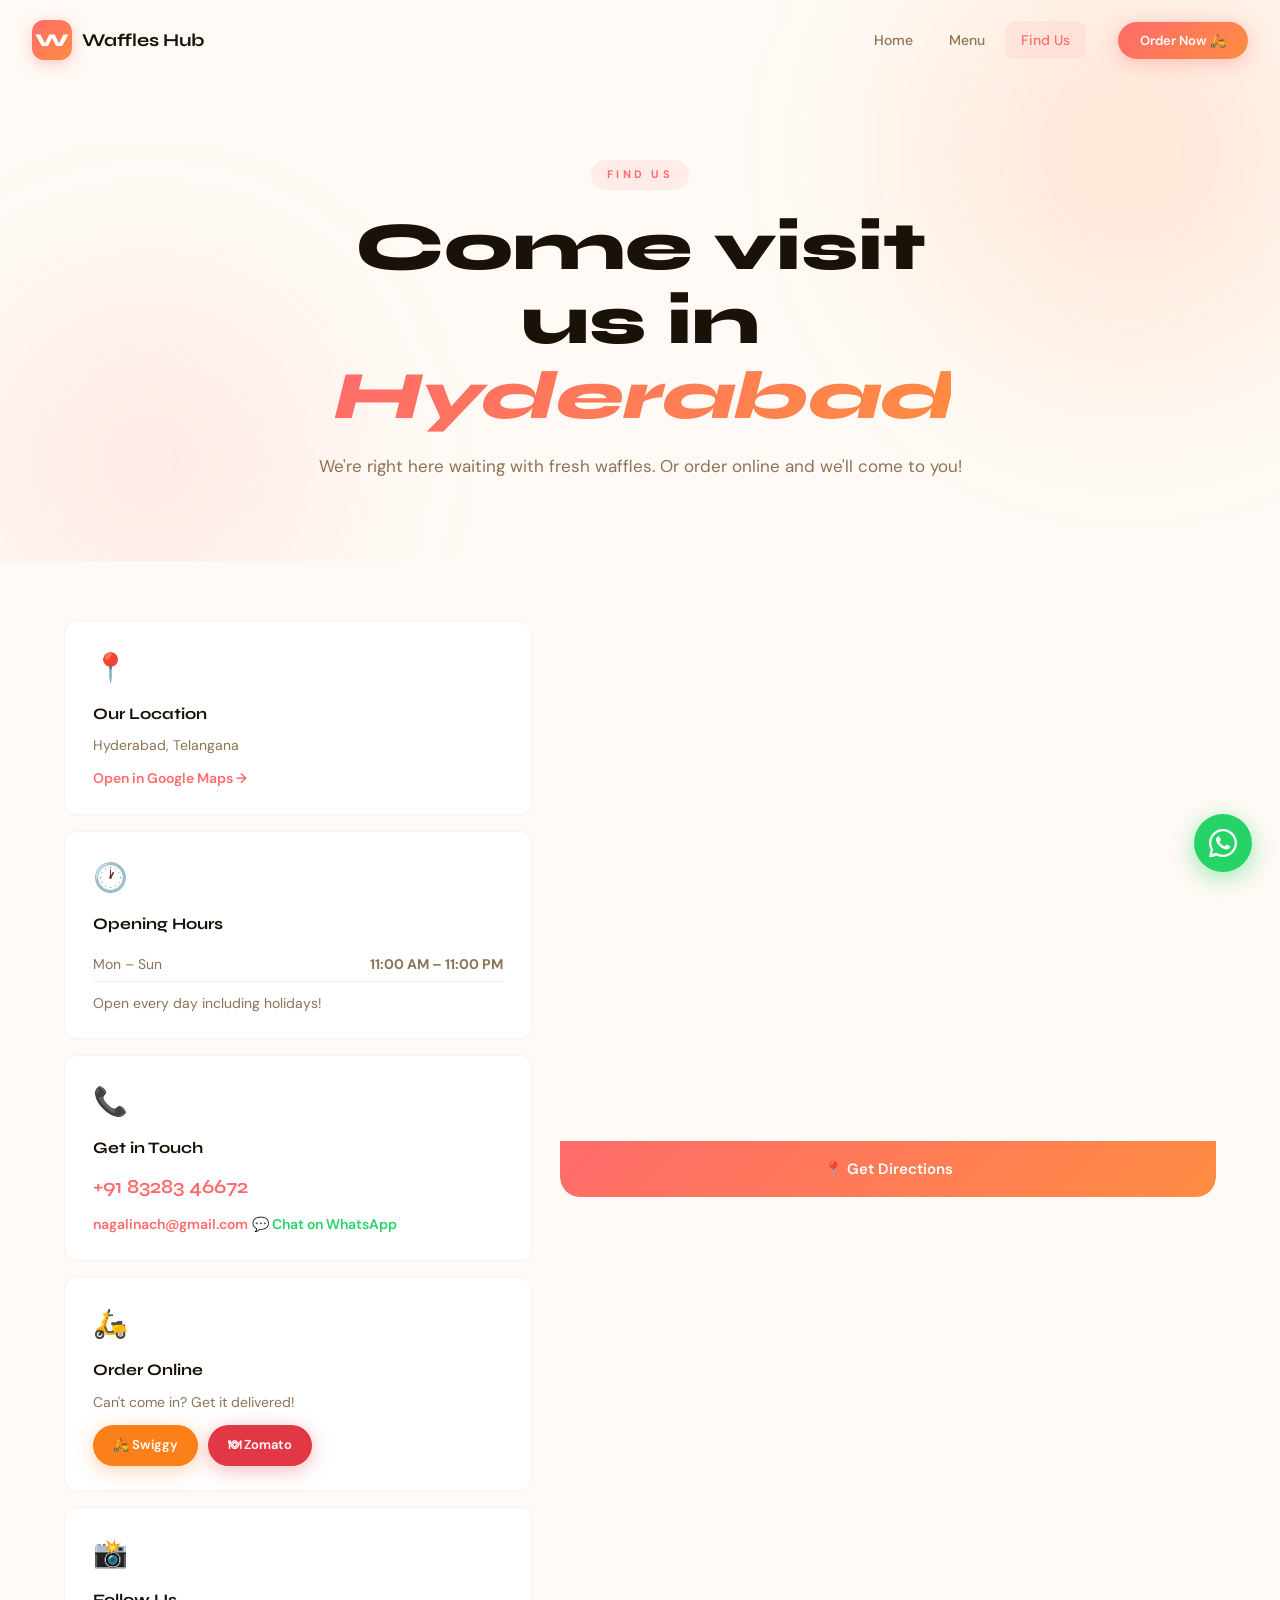
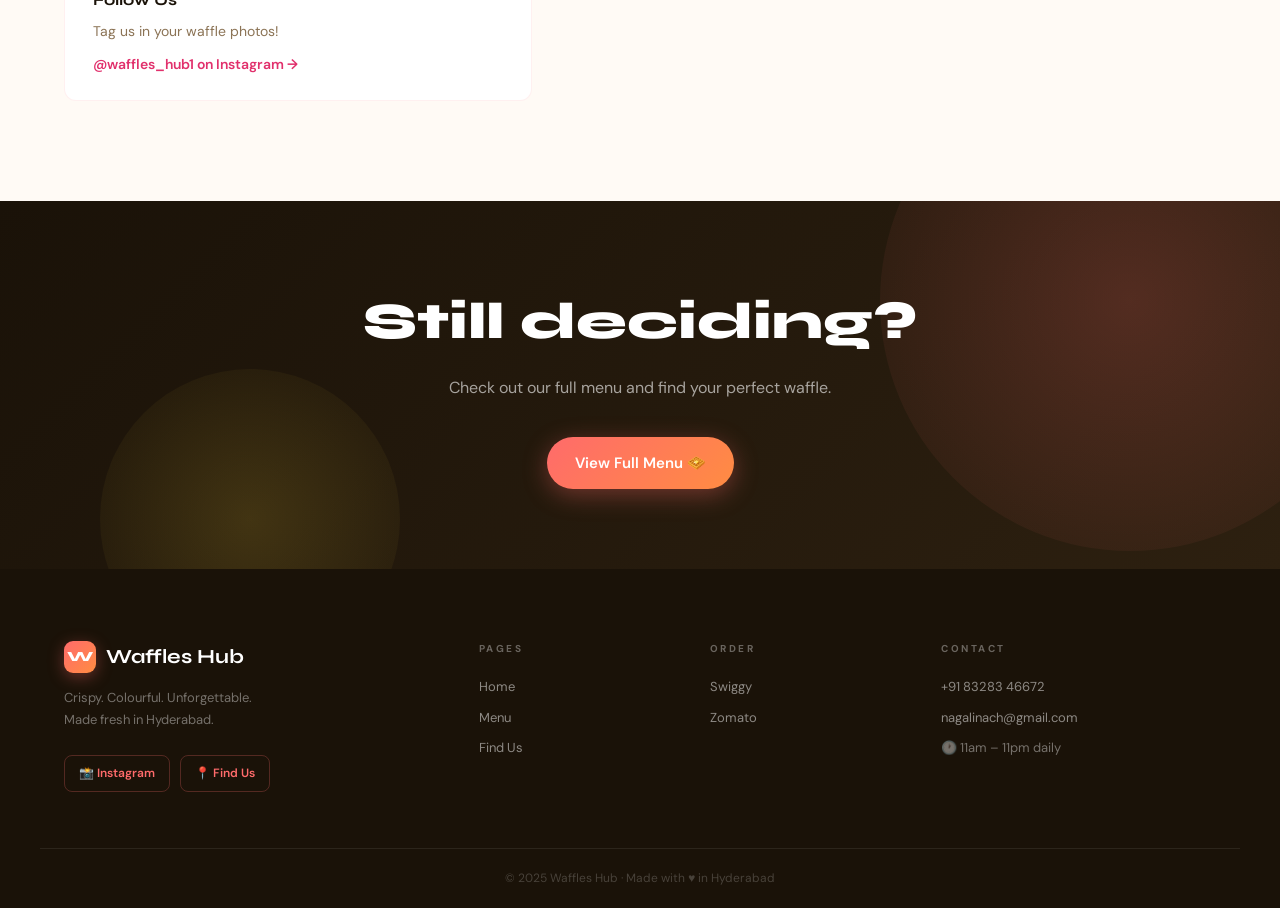
==== findus.html @ 1bdea4c1 "fix: rename to lowercase findus" ====
<!DOCTYPE html>
<html lang="en">
<head>
  <meta charset="UTF-8">
  <meta name="viewport" content="width=device-width, initial-scale=1.0">
  <title>Find Us — Waffles Hub</title>
  <link rel="preconnect" href="https://fonts.googleapis.com">
  <link href="https://fonts.googleapis.com/css2?family=Syne:wght@400;600;700;800&family=DM+Sans:ital,wght@0,300;0,400;0,500;1,300&display=swap" rel="stylesheet">
  <link rel="stylesheet" href="style.css">
</head>
<body class="page-findus">

<!-- NAV -->
<nav class="nav" id="nav">
  <div class="nav-inner">
    <a href="index.html" class="nav-logo">
      <div class="logo-blob">W</div>
      <span>Waffles Hub</span>
    </a>
    <div class="nav-links">
      <a href="index.html">Home</a>
      <a href="menu.html">Menu</a>
      <a href="findus.html" class="active">Find Us</a>
    </div>
    <div class="nav-actions">
      <a href="https://www.swiggy.com/direct/brand/342209?source=swiggy-direct&subSource=generic" target="_blank" class="btn-order">Order Now 🛵</a>
    </div>
    <button class="burger" id="burger"><span></span><span></span><span></span></button>
  </div>
</nav>
<div class="mob-menu" id="mobMenu">
  <a href="index.html" onclick="closeBurger()">Home</a>
  <a href="menu.html" onclick="closeBurger()">Menu</a>
  <a href="findus.html" onclick="closeBurger()">Find Us</a>
  <a href="https://www.swiggy.com/direct/brand/342209" target="_blank" class="mob-order">Order Now 🛵</a>
</div>

<!-- PAGE HERO -->
<section class="page-hero findus-hero">
  <div class="page-hero-shapes">
    <div class="ph-s1"></div><div class="ph-s2"></div>
  </div>
  <div class="page-hero-content">
    <span class="page-hero-label">Find Us</span>
    <h1>Come visit us in <em>Hyderabad</em></h1>
    <p>We're right here waiting with fresh waffles. Or order online and we'll come to you!</p>
  </div>
</section>

<!-- FIND US CONTENT -->
<section class="findus-section">
  <div class="container">
    <div class="findus-grid">

      <!-- INFO CARDS -->
      <div class="findus-info">
        <div class="info-card reveal-card" style="--i:0">
          <div class="info-icon">📍</div>
          <h3>Our Location</h3>
          <p>Hyderabad, Telangana</p>
          <a href="https://maps.app.goo.gl/ycZbX25pF25yN1WCA?g_st=iw" target="_blank" class="info-link">Open in Google Maps →</a>
        </div>

        <div class="info-card reveal-card" style="--i:1">
          <div class="info-icon">🕐</div>
          <h3>Opening Hours</h3>
          <div class="hours-list">
            <div class="hours-row"><span>Mon – Sun</span><span><strong>11:00 AM – 11:00 PM</strong></span></div>
          </div>
          <p class="hours-note">Open every day including holidays!</p>
        </div>

        <div class="info-card reveal-card" style="--i:2">
          <div class="info-icon">📞</div>
          <h3>Get in Touch</h3>
          <a href="tel:8328346672" class="info-link big">+91 83283 46672</a>
          <a href="mailto:nagalinach@gmail.com" class="info-link">nagalinach@gmail.com</a>
          <a href="https://wa.me/918328346672" target="_blank" class="info-link whatsapp-link">💬 Chat on WhatsApp</a>
        </div>

        <div class="info-card reveal-card" style="--i:3">
          <div class="info-icon">🛵</div>
          <h3>Order Online</h3>
          <p>Can't come in? Get it delivered!</p>
          <div class="order-btns-row">
            <a href="https://www.swiggy.com/direct/brand/342209?source=swiggy-direct&subSource=generic" target="_blank" class="btn-swiggy sm">🛵 Swiggy</a>
            <a href="https://zoma.to/r/21870939" target="_blank" class="btn-zomato sm">🍽 Zomato</a>
          </div>
        </div>

        <div class="info-card reveal-card" style="--i:4">
          <div class="info-icon">📸</div>
          <h3>Follow Us</h3>
          <p>Tag us in your waffle photos!</p>
          <a href="https://www.instagram.com/waffles_hub1?igsh=MWwyd3F5aGllOXdnZQ%3D%3D&utm_source=qr" target="_blank" class="info-link insta-link">@waffles_hub1 on Instagram →</a>
        </div>
      </div>

      <!-- MAP -->
      <div class="findus-map reveal-card" style="--i:1">
        <div class="map-wrap">
          <iframe
            src="https://www.google.com/maps/embed?pb=!1m18!1m12!1m3!1d243647.25613065193!2d78.24323041376953!3d17.412281199999998!2m3!1f0!2f0!3f0!3m2!1i1024!2i768!4f13.1!3m3!1m2!1s0x3bcb99daeaebd2c7%3A0xae93b78392bafbc2!2sHyderabad%2C%20Telangana!5e0!3m2!1sen!2sin!4v1710000000000!5m2!1sen!2sin"
            width="100%" height="100%"
            style="border:0;" allowfullscreen="" loading="lazy"
            referrerpolicy="no-referrer-when-downgrade">
          </iframe>
        </div>
        <a href="https://maps.app.goo.gl/ycZbX25pF25yN1WCA?g_st=iw" target="_blank" class="map-cta">📍 Get Directions</a>
      </div>

    </div>
  </div>
</section>

<!-- CTA -->
<section class="cta-banner">
  <div class="cta-shapes"><div class="cta-s1"></div><div class="cta-s2"></div></div>
  <div class="container cta-inner">
    <h2>Still deciding?</h2>
    <p>Check out our full menu and find your perfect waffle.</p>
    <div class="cta-btns">
      <a href="menu.html" class="btn-primary">View Full Menu 🧇</a>
    </div>
  </div>
</section>

<!-- FOOTER -->
<footer class="footer">
  <div class="container footer-inner">
    <div class="footer-brand">
      <div class="footer-logo"><div class="logo-blob sm">W</div> Waffles Hub</div>
      <p>Crispy. Colourful. Unforgettable.<br>Made fresh in Hyderabad.</p>
      <div class="footer-socials">
        <a href="https://www.instagram.com/waffles_hub1" target="_blank">📸 Instagram</a>
        <a href="https://maps.app.goo.gl/ycZbX25pF25yN1WCA" target="_blank">📍 Find Us</a>
      </div>
    </div>
    <div class="footer-col"><h5>Pages</h5><a href="index.html">Home</a><a href="menu.html">Menu</a><a href="findus.html">Find Us</a></div>
    <div class="footer-col"><h5>Order</h5><a href="https://www.swiggy.com/direct/brand/342209?source=swiggy-direct&subSource=generic" target="_blank">Swiggy</a><a href="https://zoma.to/r/21870939" target="_blank">Zomato</a></div>
    <div class="footer-col"><h5>Contact</h5><a href="tel:8328346672">+91 83283 46672</a><a href="mailto:nagalinach@gmail.com">nagalinach@gmail.com</a><p>🕐 11am – 11pm daily</p></div>
  </div>
  <div class="footer-bottom"><p>© 2025 Waffles Hub · Made with ♥ in Hyderabad</p></div>
</footer>

<a href="https://wa.me/918328346672" target="_blank" class="wa-float">
  <svg width="28" height="28" viewBox="0 0 24 24" fill="white" xmlns="http://www.w3.org/2000/svg">
    <path d="M17.472 14.382c-.297-.149-1.758-.867-2.03-.967-.273-.099-.471-.148-.67.15-.197.297-.767.966-.94 1.164-.173.199-.347.223-.644.075-.297-.15-1.255-.463-2.39-1.475-.883-.788-1.48-1.761-1.653-2.059-.173-.297-.018-.458.13-.606.134-.133.298-.347.446-.52.149-.174.198-.298.298-.497.099-.198.05-.371-.025-.52-.075-.149-.669-1.612-.916-2.207-.242-.579-.487-.5-.669-.51-.173-.008-.371-.01-.57-.01-.198 0-.52.074-.792.372-.272.297-1.04 1.016-1.04 2.479 0 1.462 1.065 2.875 1.213 3.074.149.198 2.096 3.2 5.077 4.487.709.306 1.262.489 1.694.625.712.227 1.36.195 1.871.118.571-.085 1.758-.719 2.006-1.413.248-.694.248-1.289.173-1.413-.074-.124-.272-.198-.57-.347z"/>
    <path d="M12 0C5.373 0 0 5.373 0 12c0 2.123.553 4.116 1.523 5.847L.057 23.882a.5.5 0 0 0 .611.611l6.037-1.466A11.945 11.945 0 0 0 12 24c6.627 0 12-5.373 12-12S18.627 0 12 0zm0 22c-1.907 0-3.693-.528-5.221-1.448l-.374-.222-3.878.942.96-3.878-.244-.386A9.96 9.96 0 0 1 2 12C2 6.477 6.477 2 12 2s10 4.477 10 10-4.477 10-10 10z"/>
  </svg>
</a>

<script src="script.js"></script>
</body>
</html>
---- style.css ----
/* ═══════════════════════════════════════════
   WAFFLES HUB — Coral + Yellow Premium Cafe
   ═══════════════════════════════════════════ */

*, *::before, *::after { margin:0; padding:0; box-sizing:border-box; }

:root {
  --coral: #FF6B6B;
  --coral-dark: #e85555;
  --orange: #FF8C42;
  --yellow: #FFD93D;
  --green: #6BCB77;
  --blue: #4D96FF;
  --bg: #FFFAF5;
  --bg2: #FFF5EC;
  --dark: #1A1208;
  --dark2: #2D2010;
  --text: #3D2C1E;
  --muted: #8B7355;
  --border: rgba(255,107,107,0.15);
  --white: #ffffff;
  --swiggy: #fc8019;
  --zomato: #e23744;
  --radius: 20px;
  --radius-sm: 12px;
}

html { scroll-behavior: smooth; }

body {
  background: var(--bg);
  color: var(--text);
  font-family: 'DM Sans', sans-serif;
  overflow-x: hidden;
  line-height: 1.6;
}

.container { max-width: 1200px; margin: auto; padding: 0 24px; }

/* ══ NAV ══ */
.nav {
  position: fixed; top: 0; left: 0; right: 0;
  z-index: 1000;
  padding: 0;
  transition: all 0.4s cubic-bezier(0.16,1,0.3,1);
}

.nav.scrolled {
  background: rgba(255,250,245,0.92);
  backdrop-filter: blur(20px);
  box-shadow: 0 2px 32px rgba(255,107,107,0.1);
}

.nav-inner {
  max-width: 1280px; margin: auto;
  padding: 20px 32px;
  display: flex; align-items: center; gap: 32px;
  transition: padding 0.4s ease;
}

.nav.scrolled .nav-inner { padding: 14px 32px; }

.nav-logo {
  display: flex; align-items: center; gap: 10px;
  text-decoration: none; flex-shrink: 0;
}

.logo-blob {
  width: 40px; height: 40px;
  background: linear-gradient(135deg, var(--coral), var(--orange));
  border-radius: 12px;
  display: flex; align-items: center; justify-content: center;
  color: white; font-family: 'Syne', sans-serif;
  font-size: 18px; font-weight: 800;
  box-shadow: 0 4px 16px rgba(255,107,107,0.35);
  transition: transform 0.3s ease;
}

.logo-blob.sm { width: 32px; height: 32px; font-size: 14px; border-radius: 9px; }

.nav-logo:hover .logo-blob { transform: rotate(-6deg) scale(1.05); }

.nav-logo span {
  font-family: 'Syne', sans-serif; font-size: 18px; font-weight: 700;
  color: var(--dark);
}

.nav-links {
  display: flex; gap: 4px; margin-left: auto;
}

.nav-links a {
  font-size: 14px; font-weight: 500;
  color: var(--muted); text-decoration: none;
  padding: 8px 16px; border-radius: 10px;
  transition: all 0.25s ease;
}

.nav-links a:hover, .nav-links a.active {
  color: var(--coral); background: rgba(255,107,107,0.08);
}

.nav-actions { flex-shrink: 0; }

.btn-order {
  background: linear-gradient(135deg, var(--coral), var(--orange));
  color: white; text-decoration: none;
  font-size: 13px; font-weight: 600;
  padding: 10px 22px; border-radius: 50px;
  box-shadow: 0 4px 20px rgba(255,107,107,0.35);
  transition: transform 0.25s ease, box-shadow 0.25s ease;
  white-space: nowrap;
}

.btn-order:hover { transform: translateY(-2px); box-shadow: 0 8px 28px rgba(255,107,107,0.45); }

.burger {
  display: none; flex-direction: column; gap: 5px;
  background: none; border: none; cursor: pointer; padding: 6px;
}

.burger span {
  display: block; width: 22px; height: 2px;
  background: var(--dark); border-radius: 2px;
  transition: all 0.35s cubic-bezier(0.16,1,0.3,1);
}

.burger.open span:nth-child(1) { transform: translateY(7px) rotate(45deg); }
.burger.open span:nth-child(2) { opacity: 0; transform: scaleX(0); }
.burger.open span:nth-child(3) { transform: translateY(-7px) rotate(-45deg); }

/* ══ MOBILE MENU ══ */
.mob-menu {
  position: fixed; inset: 0;
  background: var(--white);
  z-index: 999;
  display: flex; flex-direction: column;
  align-items: center; justify-content: center; gap: 8px;
  opacity: 0; pointer-events: none;
  transition: opacity 0.35s ease;
}

.mob-menu.open { opacity: 1; pointer-events: all; }

.mob-menu a {
  font-family: 'Syne', sans-serif; font-size: 36px; font-weight: 700;
  color: var(--dark); text-decoration: none;
  padding: 8px 24px; border-radius: 16px;
  transition: all 0.25s ease;
  transform: translateY(20px); opacity: 0;
}

.mob-menu.open a {
  transform: translateY(0); opacity: 1;
}
.mob-menu.open a:nth-child(1) { transition-delay: 0.05s; }
.mob-menu.open a:nth-child(2) { transition-delay: 0.1s; }
.mob-menu.open a:nth-child(3) { transition-delay: 0.15s; }
.mob-menu.open a:nth-child(4) { transition-delay: 0.2s; }

.mob-menu a:hover { color: var(--coral); background: rgba(255,107,107,0.07); }
.mob-order { background: linear-gradient(135deg,var(--coral),var(--orange)) !important; color: white !important; font-size: 18px !important; border-radius: 50px !important; }

/* ══ HERO ══ */
.hero {
  min-height: 100vh;
  display: flex; align-items: center;
  padding: 120px 24px 80px;
  max-width: 1280px; margin: auto;
  position: relative; gap: 64px;
}

.hero-shapes {
  position: fixed; inset: 0; z-index: -1; pointer-events: none;
  overflow: hidden;
}

.shape {
  position: absolute; border-radius: 50%;
  filter: blur(80px); opacity: 0.25;
}

.s1 {
  width: 600px; height: 600px; top: -100px; right: -100px;
  background: radial-gradient(circle, var(--yellow), var(--orange));
  animation: float1 8s ease-in-out infinite;
}

.s2 {
  width: 400px; height: 400px; bottom: 100px; left: -80px;
  background: radial-gradient(circle, var(--coral), #FF8FA3);
  animation: float2 10s ease-in-out infinite;
}

.s3 {
  width: 300px; height: 300px; top: 50%; left: 40%;
  background: radial-gradient(circle, var(--green), #9DEBB9);
  animation: float3 12s ease-in-out infinite;
}

@keyframes float1 { 0%,100%{transform:translate(0,0) scale(1)} 50%{transform:translate(-30px,40px) scale(1.05)} }
@keyframes float2 { 0%,100%{transform:translate(0,0)} 50%{transform:translate(40px,-30px)} }
@keyframes float3 { 0%,100%{transform:translate(0,0) scale(1)} 60%{transform:translate(-20px,30px) scale(0.95)} }

.hero-content { flex: 1; max-width: 560px; }

.hero-badge {
  display: inline-flex; align-items: center; gap: 8px;
  background: rgba(255,107,107,0.1);
  border: 1.5px solid rgba(255,107,107,0.2);
  color: var(--coral-dark);
  font-size: 13px; font-weight: 600;
  padding: 8px 18px; border-radius: 50px;
  margin-bottom: 28px;
  animation: fadeUp 0.8s ease 0.2s both;
}

.hero-h1 {
  font-family: 'Syne', sans-serif;
  font-size: clamp(44px, 6vw, 76px);
  font-weight: 800; line-height: 1.05;
  color: var(--dark); margin-bottom: 24px;
  animation: fadeUp 0.8s cubic-bezier(0.16,1,0.3,1) 0.35s both;
}

.hero-h1 em {
  font-style: italic; font-weight: 700;
  background: linear-gradient(135deg, var(--coral), var(--orange));
  -webkit-background-clip: text; -webkit-text-fill-color: transparent;
  background-clip: text;
}

.hero-p {
  font-size: 17px; font-weight: 300; color: var(--muted);
  margin-bottom: 36px; line-height: 1.75;
  animation: fadeUp 0.8s ease 0.5s both;
}

.hero-btns {
  display: flex; gap: 12px; flex-wrap: wrap; margin-bottom: 48px;
  animation: fadeUp 0.8s ease 0.65s both;
}

.btn-primary {
  background: linear-gradient(135deg, var(--coral), var(--orange));
  color: white; text-decoration: none;
  font-size: 15px; font-weight: 600;
  padding: 14px 28px; border-radius: 50px;
  box-shadow: 0 6px 24px rgba(255,107,107,0.35);
  transition: transform 0.25s ease, box-shadow 0.25s ease;
  display: inline-block;
}

.btn-primary:hover { transform: translateY(-3px); box-shadow: 0 12px 32px rgba(255,107,107,0.45); }

.btn-secondary {
  background: white; color: var(--text);
  border: 2px solid var(--border);
  text-decoration: none; font-size: 15px; font-weight: 600;
  padding: 14px 28px; border-radius: 50px;
  transition: all 0.25s ease; display: inline-block;
}

.btn-secondary:hover { border-color: var(--coral); color: var(--coral); transform: translateY(-3px); }

.hero-stats {
  display: flex; align-items: center; gap: 24px;
  animation: fadeUp 0.8s ease 0.8s both;
}

.stat { display: flex; flex-direction: column; }
.stat strong { font-family: 'Syne', sans-serif; font-size: 24px; font-weight: 800; color: var(--dark); }
.stat span { font-size: 12px; color: var(--muted); font-weight: 400; }
.stat-div { width: 1px; height: 36px; background: var(--border); }

/* ── HERO VISUAL ── */
.hero-visual {
  flex: 1; position: relative; max-width: 520px;
  animation: fadeUp 1s ease 0.4s both;
}

.hero-img-wrap {
  position: relative; border-radius: 32px; overflow: hidden;
  aspect-ratio: 4/4.5;
}

.img-blob {
  position: absolute; inset: 0;
  background: linear-gradient(135deg, rgba(255,107,107,0.15), rgba(255,217,61,0.1));
  z-index: 1;
}

.hero-img {
  width: 100%; height: 100%; object-fit: cover;
  transition: transform 8s ease;
}

.hero-img-wrap:hover .hero-img { transform: scale(1.04); }

.float-tag {
  position: absolute;
  background: white;
  border-radius: 50px; padding: 10px 18px;
  font-size: 13px; font-weight: 600; color: var(--dark);
  box-shadow: 0 8px 32px rgba(0,0,0,0.12);
  animation: bobble 3s ease-in-out infinite;
}

.t1 { top: 24px; left: -20px; animation-delay: 0s; }
.t2 { top: 50%; right: -24px; animation-delay: 0.8s; }
.t3 { bottom: 32px; left: -16px; animation-delay: 1.6s; }

@keyframes bobble { 0%,100%{transform:translateY(0)} 50%{transform:translateY(-8px)} }

/* ══ MARQUEE ══ */
.marquee {
  background: linear-gradient(135deg, var(--coral), var(--orange));
  padding: 14px 0; overflow: hidden; white-space: nowrap;
}

.marquee-inner {
  display: inline-flex; gap: 32px;
  animation: marquee 20s linear infinite;
}

.marquee-inner span {
  font-family: 'Syne', sans-serif; font-size: 14px; font-weight: 600;
  color: rgba(255,255,255,0.9); letter-spacing: 0.04em;
}

@keyframes marquee { from{transform:translateX(0)} to{transform:translateX(-50%)} }

/* ══ SECTIONS ══ */
.why { padding: 100px 0; background: var(--bg); }
.section-label {
  font-size: 11px; font-weight: 700; letter-spacing: 0.3em;
  text-transform: uppercase; color: var(--coral);
  margin-bottom: 12px;
}
.section-h2 {
  font-family: 'Syne', sans-serif; font-size: clamp(32px,4.5vw,56px);
  font-weight: 800; color: var(--dark); margin-bottom: 16px; line-height: 1.1;
}
.section-h2 em {
  font-style: italic;
  background: linear-gradient(135deg,var(--coral),var(--orange));
  -webkit-background-clip: text; -webkit-text-fill-color: transparent; background-clip: text;
}
.section-sub { font-size: 16px; color: var(--muted); margin-bottom: 56px; }

.why-grid {
  display: grid; grid-template-columns: repeat(4,1fr); gap: 20px; margin-top: 48px;
}

.why-card {
  background: white; border-radius: var(--radius);
  padding: 32px 28px;
  border: 1.5px solid rgba(255,107,107,0.1);
  transition: transform 0.35s cubic-bezier(0.16,1,0.3,1), box-shadow 0.35s ease;
}

.why-card:hover {
  transform: translateY(-8px);
  box-shadow: 0 20px 48px rgba(255,107,107,0.15);
}

.why-icon { font-size: 36px; margin-bottom: 16px; }
.why-card h3 { font-family: 'Syne', sans-serif; font-size: 18px; font-weight: 700; color: var(--dark); margin-bottom: 10px; }
.why-card p { font-size: 14px; color: var(--muted); line-height: 1.7; }

/* ══ STACKING CARDS ══ */
.stack-section { padding: 100px 0; background: var(--bg2); overflow: hidden; }
.stack-section .container { margin-bottom: 48px; }

.stack-wrapper {
  max-width: 900px; margin: 0 auto 32px;
  position: relative; min-height: 340px;
  padding: 0 24px;
}

.stack-card {
  background: var(--card-color, var(--coral));
  border-radius: 28px;
  position: absolute; left: 24px; right: 24px;
  top: 0;
  overflow: hidden;
  transition: all 0.6s cubic-bezier(0.16,1,0.3,1);
  cursor: pointer;
  box-shadow: 0 12px 48px rgba(0,0,0,0.15);
}

.stack-card[data-state="active"] {
  position: relative; left: 0; right: 0;
  transform: translateY(0) scale(1);
  opacity: 1; z-index: 10;
}
.stack-card[data-state="behind1"] {
  transform: translateY(-16px) scale(0.97);
  opacity: 0.8; z-index: 9;
}
.stack-card[data-state="behind2"] {
  transform: translateY(-28px) scale(0.94);
  opacity: 0.6; z-index: 8;
}
.stack-card[data-state="hidden"] {
  opacity: 0; transform: translateY(-40px) scale(0.9);
  z-index: 7; pointer-events: none;
}

.stack-card-inner {
  display: flex; gap: 0; min-height: 320px;
}

.stack-left {
  flex: 1; padding: 44px 40px;
  display: flex; flex-direction: column; justify-content: center;
}

.stack-num {
  font-family: 'Syne', sans-serif; font-size: 13px; font-weight: 800;
  color: rgba(255,255,255,0.5); letter-spacing: 0.15em;
  margin-bottom: 16px; display: block;
}

.stack-left h3 {
  font-family: 'Syne', sans-serif; font-size: 36px; font-weight: 800;
  color: white; margin-bottom: 14px; line-height: 1.1;
}

.stack-left p { font-size: 15px; color: rgba(255,255,255,0.8); line-height: 1.7; margin-bottom: 20px; }

.stack-price {
  font-size: 15px; font-weight: 600; color: rgba(255,255,255,0.9);
  margin-bottom: 28px;
}

.stack-btn {
  display: inline-flex; align-items: center;
  background: rgba(255,255,255,0.2);
  color: white; text-decoration: none;
  font-size: 14px; font-weight: 600;
  padding: 12px 24px; border-radius: 50px;
  transition: background 0.25s ease;
  backdrop-filter: blur(8px);
  width: fit-content;
}

.stack-btn:hover { background: rgba(255,255,255,0.35); }

.stack-right {
  width: 340px; flex-shrink: 0; overflow: hidden;
}

.stack-right img {
  width: 100%; height: 100%; object-fit: cover;
  transition: transform 0.6s ease;
}

.stack-card:hover .stack-right img { transform: scale(1.05); }

.stack-nav {
  display: flex; align-items: center; justify-content: center; gap: 20px;
}

.stack-prev, .stack-next {
  width: 48px; height: 48px; border-radius: 50%;
  background: white; border: 2px solid var(--border);
  font-size: 18px; cursor: pointer;
  display: flex; align-items: center; justify-content: center;
  transition: all 0.25s ease;
}

.stack-prev:hover, .stack-next:hover {
  background: var(--coral); border-color: var(--coral); color: white;
  transform: scale(1.1);
}

.stack-dots { display: flex; gap: 8px; }
.stack-dot {
  width: 8px; height: 8px; border-radius: 50%;
  background: rgba(255,107,107,0.2); cursor: pointer;
  transition: all 0.25s ease;
}
.stack-dot.active { background: var(--coral); transform: scale(1.3); }

/* ══ REVIEWS ══ */
.reviews { padding: 100px 0; background: var(--bg); }

.reviews-grid {
  display: grid; grid-template-columns: repeat(2,1fr); gap: 20px; margin-top: 48px;
}

.rev-card {
  background: white; border-radius: var(--radius);
  padding: 32px;
  border: 1.5px solid rgba(255,107,107,0.1);
  transition: transform 0.35s cubic-bezier(0.16,1,0.3,1), box-shadow 0.35s ease;
  position: relative; overflow: hidden;
}

.rev-card::before {
  content: '"'; position: absolute;
  top: -20px; right: 24px;
  font-family: 'Syne', sans-serif; font-size: 140px; font-weight: 800;
  color: rgba(255,107,107,0.06); line-height: 1;
  pointer-events: none;
}

.rev-card:hover { transform: translateY(-6px); box-shadow: 0 20px 48px rgba(255,107,107,0.12); }

.featured-rev {
  background: linear-gradient(135deg, rgba(255,107,107,0.05), rgba(255,217,61,0.05));
  border-color: rgba(255,107,107,0.2);
}

.rev-stars { font-size: 16px; color: var(--yellow); margin-bottom: 14px; letter-spacing: 2px; }
.rev-card > p { font-size: 15px; color: var(--muted); line-height: 1.75; margin-bottom: 20px; font-style: italic; }

.rev-author { display: flex; align-items: center; gap: 12px; }
.rev-av {
  width: 40px; height: 40px; border-radius: 50%;
  color: white; font-family: 'Syne', sans-serif;
  font-size: 16px; font-weight: 800;
  display: flex; align-items: center; justify-content: center;
  flex-shrink: 0;
}
.rev-author strong { display: block; font-weight: 600; color: var(--dark); font-size: 14px; }
.rev-author span { font-size: 12px; color: var(--muted); }

/* ══ CTA BANNER ══ */
.cta-banner {
  padding: 80px 0; position: relative; overflow: hidden;
  background: linear-gradient(135deg, var(--dark), var(--dark2));
}

.cta-shapes { position: absolute; inset: 0; pointer-events: none; }
.cta-s1 {
  position: absolute; width: 500px; height: 500px; border-radius: 50%;
  background: radial-gradient(circle,rgba(255,107,107,0.2),transparent);
  top: -150px; right: -100px;
}
.cta-s2 {
  position: absolute; width: 300px; height: 300px; border-radius: 50%;
  background: radial-gradient(circle,rgba(255,217,61,0.15),transparent);
  bottom: -100px; left: 100px;
}

.cta-inner {
  position: relative; z-index: 1;
  text-align: center;
}

.cta-inner h2 {
  font-family: 'Syne', sans-serif; font-size: clamp(28px,4vw,52px); font-weight: 800;
  color: white; margin-bottom: 12px;
}

.cta-inner p { font-size: 16px; color: rgba(255,255,255,0.6); margin-bottom: 36px; }

.cta-btns { display: flex; gap: 14px; justify-content: center; flex-wrap: wrap; }

.btn-swiggy {
  background: var(--swiggy); color: white; text-decoration: none;
  font-size: 15px; font-weight: 600;
  padding: 14px 28px; border-radius: 50px;
  box-shadow: 0 4px 20px rgba(252,128,25,0.35);
  transition: transform 0.25s ease, box-shadow 0.25s ease;
  display: inline-block;
}
.btn-swiggy:hover { transform: translateY(-3px); box-shadow: 0 10px 28px rgba(252,128,25,0.45); }
.btn-swiggy.sm { font-size: 13px; padding: 10px 20px; }

.btn-zomato {
  background: var(--zomato); color: white; text-decoration: none;
  font-size: 15px; font-weight: 600;
  padding: 14px 28px; border-radius: 50px;
  box-shadow: 0 4px 20px rgba(226,55,68,0.35);
  transition: transform 0.25s ease, box-shadow 0.25s ease;
  display: inline-block;
}
.btn-zomato:hover { transform: translateY(-3px); box-shadow: 0 10px 28px rgba(226,55,68,0.45); }
.btn-zomato.sm { font-size: 13px; padding: 10px 20px; }

/* ══ FOOTER ══ */
.footer { background: var(--dark); padding: 72px 0 0; }

.footer-inner {
  display: grid; grid-template-columns: 2fr 1fr 1fr 1.5fr; gap: 48px;
  padding-bottom: 56px;
  border-bottom: 1px solid rgba(255,255,255,0.08);
}

.footer-logo {
  display: flex; align-items: center; gap: 10px;
  font-family: 'Syne', sans-serif; font-size: 20px; font-weight: 700;
  color: white; margin-bottom: 14px;
}

.footer-brand > p { font-size: 13px; color: rgba(255,255,255,0.4); line-height: 1.7; margin-bottom: 24px; }

.footer-socials { display: flex; gap: 10px; }
.footer-socials a {
  font-size: 12px; font-weight: 600; color: var(--coral);
  text-decoration: none; padding: 8px 14px;
  border: 1px solid rgba(255,107,107,0.25); border-radius: 8px;
  transition: all 0.25s ease;
}
.footer-socials a:hover { background: var(--coral); color: white; }

.footer-col h5 {
  font-size: 10px; font-weight: 700; letter-spacing: 0.25em;
  text-transform: uppercase; color: rgba(255,255,255,0.35);
  margin-bottom: 20px;
}

.footer-col a {
  display: block; font-size: 13px; color: rgba(255,255,255,0.5);
  text-decoration: none; margin-bottom: 10px; transition: color 0.2s ease;
}
.footer-col a:hover { color: var(--coral); }
.footer-col p { font-size: 13px; color: rgba(255,255,255,0.4); line-height: 1.6; }

.footer-bottom {
  padding: 20px 24px; text-align: center;
  font-size: 12px; color: rgba(255,255,255,0.2);
}

/* ══ PAGE HERO ══ */
.page-hero {
  padding: 160px 24px 80px;
  position: relative; overflow: hidden;
  text-align: center;
}

.page-hero-shapes { position: absolute; inset: 0; pointer-events: none; }
.ph-s1 {
  position: absolute; width: 500px; height: 500px; border-radius: 50%;
  background: radial-gradient(circle,rgba(255,140,66,0.2),transparent);
  top: -100px; right: -100px;
  filter: blur(80px);
}
.ph-s2 {
  position: absolute; width: 400px; height: 400px; border-radius: 50%;
  background: radial-gradient(circle,rgba(255,107,107,0.15),transparent);
  bottom: -100px; left: -50px;
  filter: blur(80px);
}

.page-hero-label {
  display: inline-block;
  font-size: 11px; font-weight: 700; letter-spacing: 0.3em;
  text-transform: uppercase; color: var(--coral);
  background: rgba(255,107,107,0.1); border-radius: 50px;
  padding: 6px 16px; margin-bottom: 20px;
}

.page-hero-content { position: relative; z-index: 1; max-width: 680px; margin: auto; }

.page-hero-content h1 {
  font-family: 'Syne', sans-serif; font-size: clamp(40px,5.5vw,68px);
  font-weight: 800; color: var(--dark); line-height: 1.1; margin-bottom: 18px;
}

.page-hero-content h1 em {
  font-style: italic;
  background: linear-gradient(135deg,var(--coral),var(--orange));
  -webkit-background-clip: text; -webkit-text-fill-color: transparent; background-clip: text;
}

.page-hero-content p { font-size: 17px; color: var(--muted); line-height: 1.7; }

/* ══ MENU PAGE ══ */
.menu-page { padding: 60px 0 100px; }

.menu-tabs {
  display: flex; gap: 8px; margin-bottom: 48px;
  flex-wrap: wrap;
}

.mtab {
  background: white; border: 2px solid var(--border);
  color: var(--muted); font-family: 'DM Sans', sans-serif;
  font-size: 14px; font-weight: 600;
  padding: 12px 24px; border-radius: 50px; cursor: pointer;
  transition: all 0.3s cubic-bezier(0.16,1,0.3,1);
}

.mtab:hover { border-color: var(--coral); color: var(--coral); }
.mtab.active { background: linear-gradient(135deg,var(--coral),var(--orange)); border-color: transparent; color: white; box-shadow: 0 4px 20px rgba(255,107,107,0.3); }

.menu-tab-content { display: none; }
.menu-tab-content.active { display: block; animation: tabIn 0.5s cubic-bezier(0.16,1,0.3,1); }

@keyframes tabIn { from{opacity:0;transform:translateY(16px)} to{opacity:1;transform:translateY(0)} }

.menu-cat-label {
  font-family: 'Syne', sans-serif; font-size: 22px; font-weight: 800;
  color: var(--dark); margin-bottom: 28px; display: flex; align-items: center; gap: 10px;
}

.menu-cat-label span { font-size: 14px; font-weight: 400; color: var(--muted); font-family: 'DM Sans', sans-serif; }

.menu-cards-grid {
  display: grid; grid-template-columns: repeat(5,1fr); gap: 16px; margin-bottom: 32px;
}

.mcard {
  background: white; border-radius: var(--radius-sm);
  overflow: hidden; position: relative;
  border: 1.5px solid rgba(255,107,107,0.08);
  transition: transform 0.3s cubic-bezier(0.16,1,0.3,1), box-shadow 0.3s ease;
}

.mcard:hover { transform: translateY(-6px); box-shadow: 0 16px 40px rgba(255,107,107,0.15); }

.hot-tag {
  position: absolute; top: 10px; right: 10px; z-index: 2;
  background: white; color: var(--dark);
  font-size: 10px; font-weight: 700;
  padding: 4px 10px; border-radius: 50px;
  box-shadow: 0 2px 12px rgba(0,0,0,0.1);
}

.mcard-top {
  height: 100px;
  display: flex; align-items: center; justify-content: center;
}

.mcard-emoji { font-size: 36px; }

.mcard-body { padding: 14px 16px; }
.mcard-body h4 { font-family: 'Syne', sans-serif; font-size: 14px; font-weight: 700; color: var(--dark); margin-bottom: 8px; line-height: 1.3; }

.mcard-prices { display: flex; gap: 8px; flex-wrap: wrap; }
.mcard-prices span { font-size: 12px; color: var(--muted); }
.mcard-prices strong { color: var(--coral); font-weight: 700; }

.veg-note {
  font-size: 13px; color: var(--muted); text-align: center; margin-top: 8px;
}

/* ADDONS */
.addons-box {
  background: white; border-radius: var(--radius);
  padding: 32px; border: 1.5px solid var(--border);
  margin-top: 32px;
}

.addons-box h3 { font-family: 'Syne', sans-serif; font-size: 20px; font-weight: 800; color: var(--dark); margin-bottom: 20px; }

.addons-grid { display: flex; gap: 10px; flex-wrap: wrap; }

.addon-chip {
  background: var(--bg2); border: 1.5px solid var(--border);
  border-radius: 50px; padding: 10px 18px;
  font-size: 13px; color: var(--text);
  transition: all 0.25s ease;
}

.addon-chip:hover { border-color: var(--coral); color: var(--coral); transform: translateY(-2px); }
.addon-chip strong { color: var(--coral); margin-left: 4px; font-weight: 700; }

/* ══ FIND US PAGE ══ */
.findus-section { padding: 60px 0 100px; }

.findus-grid {
  display: grid; grid-template-columns: 1fr 1.4fr; gap: 28px; align-items: start;
}

.findus-info { display: flex; flex-direction: column; gap: 16px; }

.info-card {
  background: white; border-radius: var(--radius-sm);
  padding: 24px 28px;
  border: 1.5px solid rgba(255,107,107,0.1);
  transition: transform 0.3s ease, box-shadow 0.3s ease;
}

.info-card:hover { transform: translateY(-4px); box-shadow: 0 12px 32px rgba(255,107,107,0.1); }

.info-icon { font-size: 28px; margin-bottom: 10px; display: block; }
.info-card h3 { font-family: 'Syne', sans-serif; font-size: 16px; font-weight: 700; color: var(--dark); margin-bottom: 8px; }
.info-card p { font-size: 14px; color: var(--muted); }

.info-link {
  display: inline-block; margin-top: 10px;
  font-size: 14px; font-weight: 600; color: var(--coral);
  text-decoration: none; transition: color 0.2s ease;
}

.info-link:hover { color: var(--coral-dark); }
.info-link.big { font-size: 20px; font-family: 'Syne', sans-serif; display: block; }
.info-link.whatsapp-link { color: #25d366; }
.info-link.insta-link { color: #e1306c; }

.hours-list { margin: 10px 0; }
.hours-row { display: flex; justify-content: space-between; font-size: 14px; padding: 6px 0; border-bottom: 1px solid var(--border); color: var(--muted); }
.hours-note { font-size: 12px; color: var(--green); margin-top: 8px; }

.order-btns-row { display: flex; gap: 10px; margin-top: 12px; }

.findus-map { border-radius: var(--radius); overflow: hidden; position: sticky; top: 100px; }

.map-wrap { height: 520px; border-radius: var(--radius); overflow: hidden; }
.map-wrap iframe { display: block; border-radius: var(--radius); }

.map-cta {
  display: block; text-align: center;
  background: linear-gradient(135deg,var(--coral),var(--orange));
  color: white; text-decoration: none;
  font-size: 15px; font-weight: 600;
  padding: 16px; border-radius: 0 0 var(--radius) var(--radius);
  transition: opacity 0.25s ease;
}

.map-cta:hover { opacity: 0.9; }

/* ══ WHATSAPP FLOAT ══ */
.wa-float {
  position: fixed; bottom: 28px; right: 28px;
  width: 58px; height: 58px;
  background: #25d366; border-radius: 50%;
  display: flex; align-items: center; justify-content: center;
  z-index: 998;
  box-shadow: 0 6px 24px rgba(37,211,102,0.45);
  animation: waPop 0.6s cubic-bezier(0.16,1,0.3,1) 2s both;
  transition: transform 0.3s ease, box-shadow 0.3s ease;
}

.wa-float:hover { transform: scale(1.12) translateY(-3px); box-shadow: 0 12px 36px rgba(37,211,102,0.55); }

@keyframes waPop { from{opacity:0;transform:scale(0)} to{opacity:1;transform:scale(1)} }

/* ══ SCROLL REVEAL ══ */
@keyframes fadeUp { from{opacity:0;transform:translateY(28px)} to{opacity:1;transform:translateY(0)} }

.reveal-card {
  opacity: 0; transform: translateY(32px);
  transition: opacity 0.7s cubic-bezier(0.16,1,0.3,1), transform 0.7s cubic-bezier(0.16,1,0.3,1);
}

.reveal-card.visible {
  opacity: 1; transform: translateY(0);
}

/* ══ RESPONSIVE ══ */
@media (max-width: 1100px) {
  .menu-cards-grid { grid-template-columns: repeat(4,1fr); }
}

@media (max-width: 900px) {
  .hero { flex-direction: column; padding: 140px 24px 60px; gap: 40px; }
  .hero-visual { max-width: 100%; }
  .why-grid { grid-template-columns: repeat(2,1fr); }
  .reviews-grid { grid-template-columns: 1fr; }
  .footer-inner { grid-template-columns: 1fr 1fr; }
  .findus-grid { grid-template-columns: 1fr; }
  .findus-map { position: static; }
  .stack-right { width: 220px; }
  .menu-cards-grid { grid-template-columns: repeat(3,1fr); }
}

@media (max-width: 768px) {
  .nav-links, .nav-actions { display: none; }
  .burger { display: flex; }
  .why-grid { grid-template-columns: 1fr; }
  .stack-card-inner { flex-direction: column; }
  .stack-right { width: 100%; height: 180px; }
  .menu-cards-grid { grid-template-columns: repeat(2,1fr); }
  .footer-inner { grid-template-columns: 1fr; gap: 28px; }
}

@media (max-width: 480px) {
  .hero-btns { flex-direction: column; }
  .btn-primary, .btn-secondary { width: 100%; text-align: center; }
  .menu-cards-grid { grid-template-columns: repeat(2,1fr); }
  .hero-stats { gap: 14px; }
  .hero-stats .stat strong { font-size: 20px; }
}
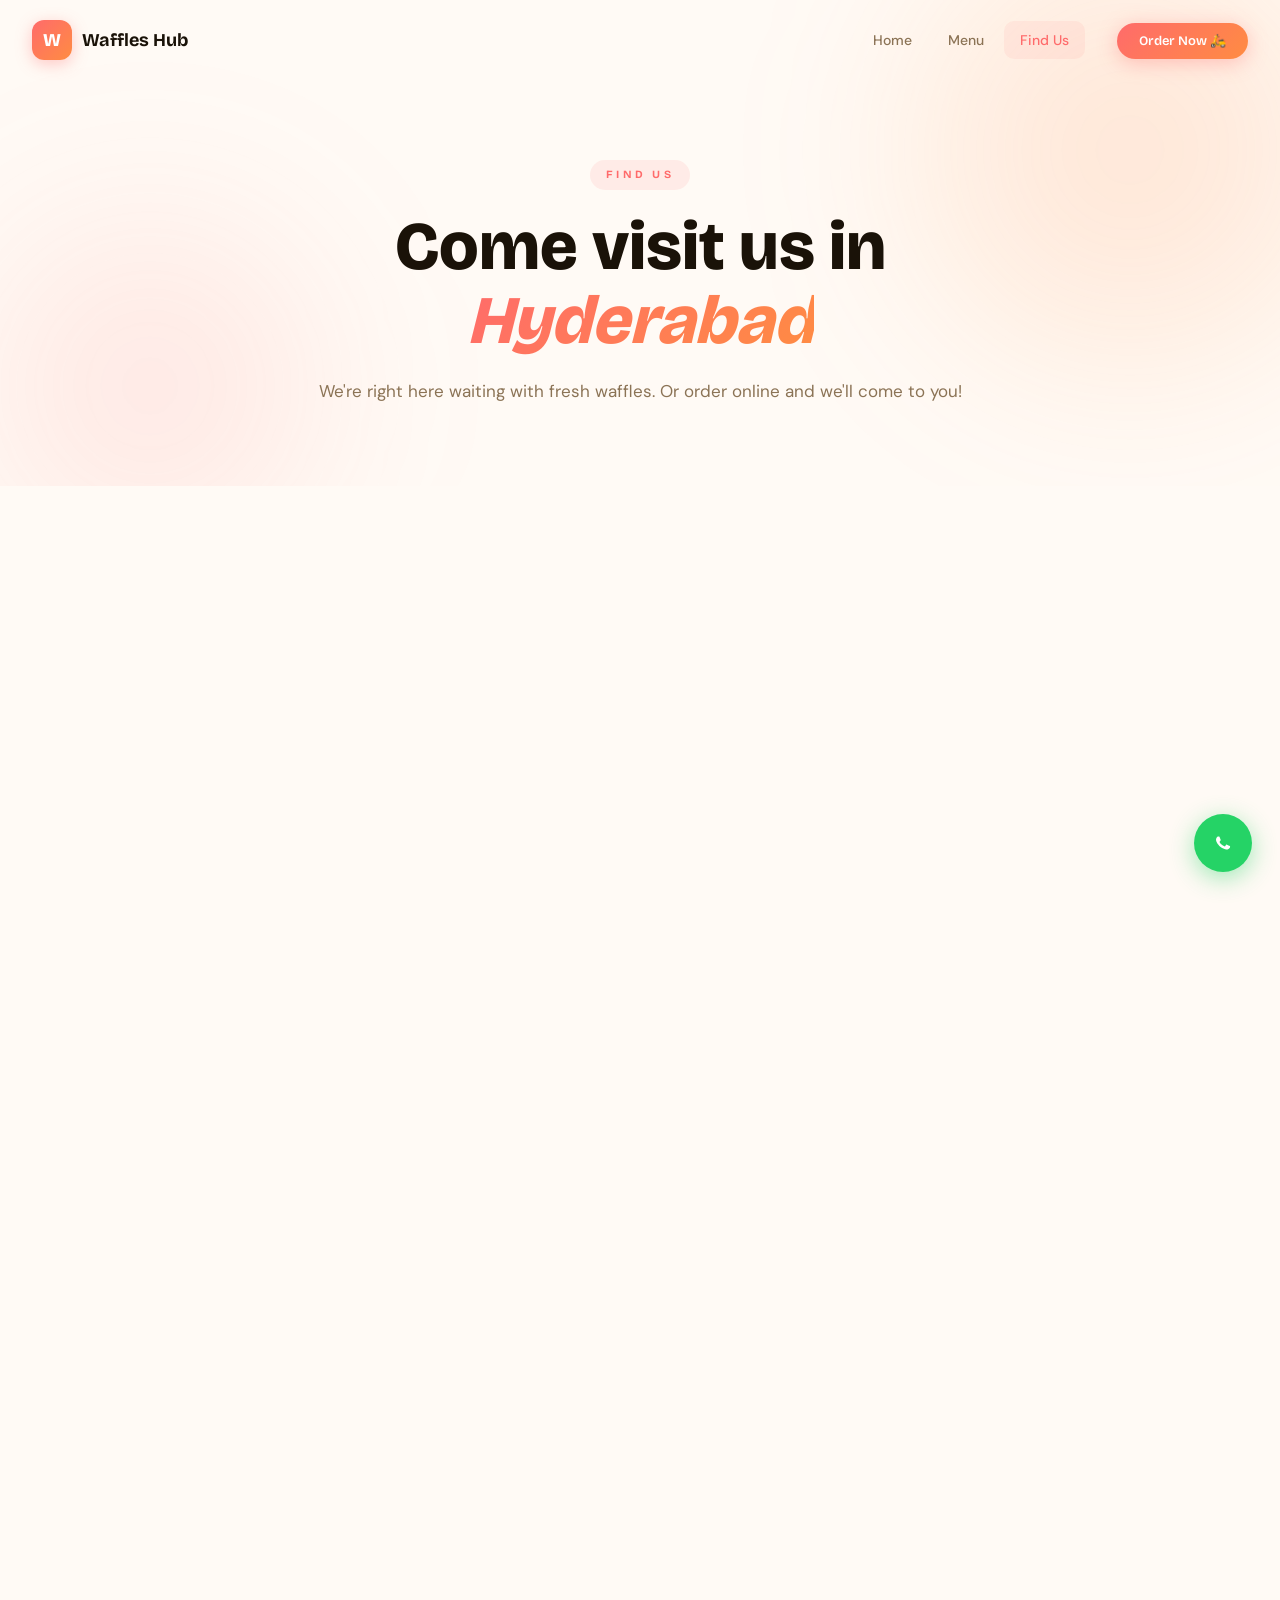
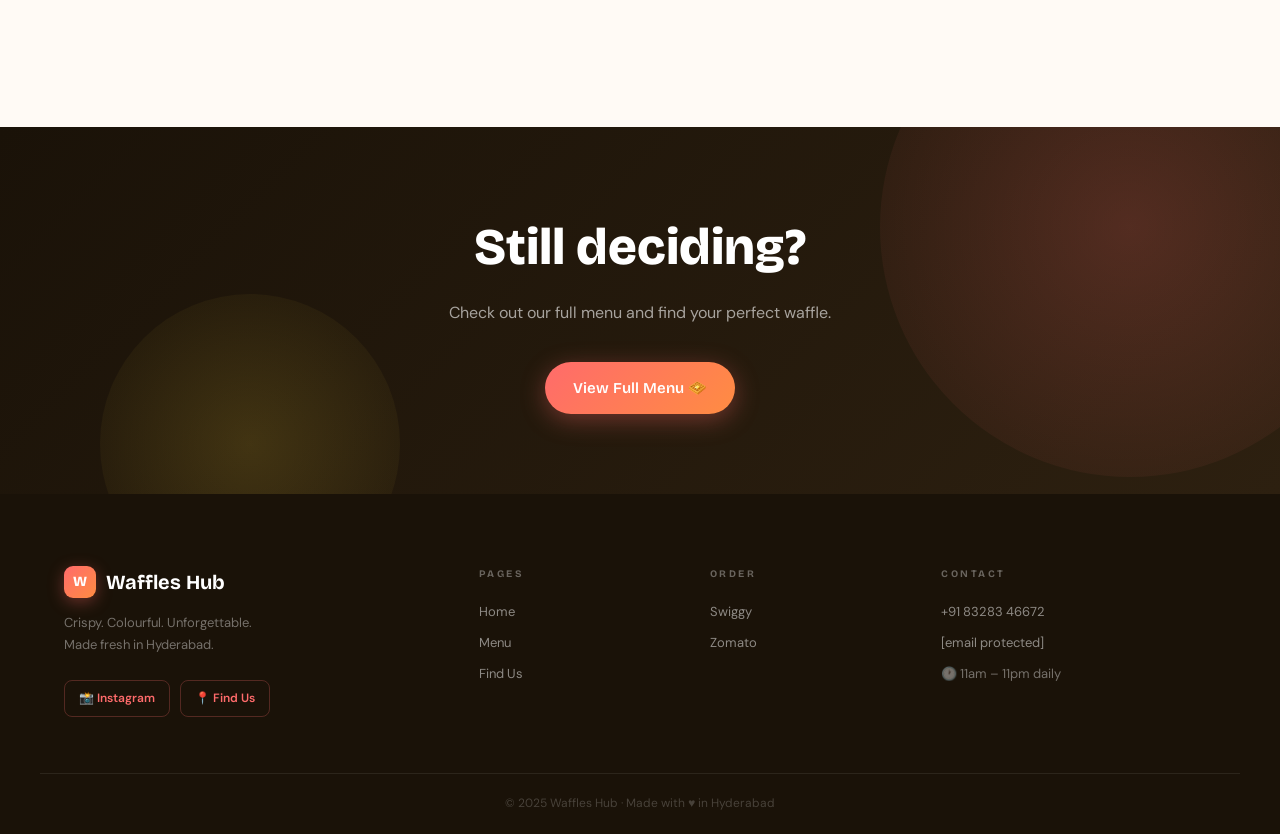
==== commit e4aeaf0e: "revamp 2.o" ====
--- a/findus.html
+++ b/findus.html
@@ -5,7 +5,7 @@
   <meta name="viewport" content="width=device-width, initial-scale=1.0">
   <title>Find Us — Waffles Hub</title>
   <link rel="preconnect" href="https://fonts.googleapis.com">
-  <link href="https://fonts.googleapis.com/css2?family=Syne:wght@400;600;700;800&family=DM+Sans:ital,wght@0,300;0,400;0,500;1,300&display=swap" rel="stylesheet">
+  <link href="https://fonts.googleapis.com/css2?family=Bricolage+Grotesque:wght@400;500;600;700;800&family=DM+Sans:ital,wght@0,300;0,400;0,500;1,300&display=swap" rel="stylesheet">
   <link rel="stylesheet" href="style.css">
 </head>
 <body class="page-findus">
@@ -74,7 +74,7 @@
           <div class="info-icon">📞</div>
           <h3>Get in Touch</h3>
           <a href="tel:8328346672" class="info-link big">+91 83283 46672</a>
-          <a href="mailto:nagalinach@gmail.com" class="info-link">nagalinach@gmail.com</a>
+          <a href="/cdn-cgi/l/email-protection#f997989e98959097989a91b99e94989095d79a9694" class="info-link"><span class="__cf_email__" data-cfemail="cba5aaacaaa7a2a5aaa8a38baca6aaa2a7e5a8a4a6">[email&#160;protected]</span></a>
           <a href="https://wa.me/918328346672" target="_blank" class="info-link whatsapp-link">💬 Chat on WhatsApp</a>
         </div>
 
@@ -138,7 +138,7 @@
     </div>
     <div class="footer-col"><h5>Pages</h5><a href="index.html">Home</a><a href="menu.html">Menu</a><a href="findus.html">Find Us</a></div>
     <div class="footer-col"><h5>Order</h5><a href="https://www.swiggy.com/direct/brand/342209?source=swiggy-direct&subSource=generic" target="_blank">Swiggy</a><a href="https://zoma.to/r/21870939" target="_blank">Zomato</a></div>
-    <div class="footer-col"><h5>Contact</h5><a href="tel:8328346672">+91 83283 46672</a><a href="mailto:nagalinach@gmail.com">nagalinach@gmail.com</a><p>🕐 11am – 11pm daily</p></div>
+    <div class="footer-col"><h5>Contact</h5><a href="tel:8328346672">+91 83283 46672</a><a href="/cdn-cgi/l/email-protection#92fcf3f5f3fefbfcf3f1fad2f5fff3fbfebcf1fdff"><span class="__cf_email__" data-cfemail="137d7274727f7a7d72707b53747e727a7f3d707c7e">[email&#160;protected]</span></a><p>🕐 11am – 11pm daily</p></div>
   </div>
   <div class="footer-bottom"><p>© 2025 Waffles Hub · Made with ♥ in Hyderabad</p></div>
 </footer>
@@ -146,11 +146,4 @@
 <a href="https://wa.me/918328346672" target="_blank" class="wa-float">
   <svg width="28" height="28" viewBox="0 0 24 24" fill="white" xmlns="http://www.w3.org/2000/svg">
     <path d="M17.472 14.382c-.297-.149-1.758-.867-2.03-.967-.273-.099-.471-.148-.67.15-.197.297-.767.966-.94 1.164-.173.199-.347.223-.644.075-.297-.15-1.255-.463-2.39-1.475-.883-.788-1.48-1.761-1.653-2.059-.173-.297-.018-.458.13-.606.134-.133.298-.347.446-.52.149-.174.198-.298.298-.497.099-.198.05-.371-.025-.52-.075-.149-.669-1.612-.916-2.207-.242-.579-.487-.5-.669-.51-.173-.008-.371-.01-.57-.01-.198 0-.52.074-.792.372-.272.297-1.04 1.016-1.04 2.479 0 1.462 1.065 2.875 1.213 3.074.149.198 2.096 3.2 5.077 4.487.709.306 1.262.489 1.694.625.712.227 1.36.195 1.871.118.571-.085 1.758-.719 2.006-1.413.248-.694.248-1.289.173-1.413-.074-.124-.272-.198-.57-.347z"/>
-    <path d="M12 0C5.373 0 0 5.373 0 12c0 2.123.553 4.116 1.523 5.847L.057 23.882a.5.5 0 0 0 .611.611l6.037-1.466A11.945 11.945 0 0 0 12 24c6.627 0 12-5.373 12-12S18.627 0 12 0zm0 22c-1.907 0-3.693-.528-5.221-1.448l-.374-.222-3.878.942.96-3.878-.244-.386A9.96 9.96 0 0 1 2 12C2 6.477 6.477 2 12 2s10 4.477 10 10-4.477 10-10 10z"/>
-  </svg>
-</a>
-
-<script src="script.js"></script>
-</body>
-</html>
-
+    <path d="M12 0C5.373 0 0 5.373 0 12c0 2.123.553 4.116 1.523 5.847L.057 23.882a.5.5 0 0 0 .611.611l6.037-1.466A11.945 1
--- a/style.css
+++ b/style.css
@@ -35,6 +35,10 @@
   line-height: 1.6;
 }
 
+h1,h2,h3,h4,h5,.nav-logo span,.logo-blob,.btn-order,.btn-primary,.btn-secondary,.mtab,.section-label,.page-hero-label,.hero-h1,.section-h2,.stack-left h3,.cta-inner h2,.menu-cat-label,.addons-box h3,.info-card h3,.footer-logo,.why-card h3,.mcard-back h4,.page-hero-content h1 {
+  font-family: 'Bricolage Grotesque', sans-serif !important;
+}
+
 .container { max-width: 1200px; margin: auto; padding: 0 24px; }
 
 /* ══ NAV ══ */
@@ -70,7 +74,7 @@
   background: linear-gradient(135deg, var(--coral), var(--orange));
   border-radius: 12px;
   display: flex; align-items: center; justify-content: center;
-  color: white; font-family: 'Syne', sans-serif;
+  color: white; font-family: 'Bricolage Grotesque', sans-serif;
   font-size: 18px; font-weight: 800;
   box-shadow: 0 4px 16px rgba(255,107,107,0.35);
   transition: transform 0.3s ease;
@@ -81,7 +85,7 @@
 .nav-logo:hover .logo-blob { transform: rotate(-6deg) scale(1.05); }
 
 .nav-logo span {
-  font-family: 'Syne', sans-serif; font-size: 18px; font-weight: 700;
+  font-family: 'Bricolage Grotesque', sans-serif; font-size: 18px; font-weight: 700;
   color: var(--dark);
 }
 
@@ -143,7 +147,7 @@
 .mob-menu.open { opacity: 1; pointer-events: all; }
 
 .mob-menu a {
-  font-family: 'Syne', sans-serif; font-size: 36px; font-weight: 700;
+  font-family: 'Bricolage Grotesque', sans-serif; font-size: 36px; font-weight: 700;
   color: var(--dark); text-decoration: none;
   padding: 8px 24px; border-radius: 16px;
   transition: all 0.25s ease;
@@ -216,7 +220,7 @@
 }
 
 .hero-h1 {
-  font-family: 'Syne', sans-serif;
+  font-family: 'Bricolage Grotesque', sans-serif;
   font-size: clamp(44px, 6vw, 76px);
   font-weight: 800; line-height: 1.05;
   color: var(--dark); margin-bottom: 24px;
@@ -269,7 +273,7 @@
 }
 
 .stat { display: flex; flex-direction: column; }
-.stat strong { font-family: 'Syne', sans-serif; font-size: 24px; font-weight: 800; color: var(--dark); }
+.stat strong { font-family: 'Bricolage Grotesque', sans-serif; font-size: 24px; font-weight: 800; color: var(--dark); }
 .stat span { font-size: 12px; color: var(--muted); font-weight: 400; }
 .stat-div { width: 1px; height: 36px; background: var(--border); }
 
@@ -324,7 +328,7 @@
 }
 
 .marquee-inner span {
-  font-family: 'Syne', sans-serif; font-size: 14px; font-weight: 600;
+  font-family: 'Bricolage Grotesque', sans-serif; font-size: 14px; font-weight: 600;
   color: rgba(255,255,255,0.9); letter-spacing: 0.04em;
 }
 
@@ -338,7 +342,7 @@
   margin-bottom: 12px;
 }
 .section-h2 {
-  font-family: 'Syne', sans-serif; font-size: clamp(32px,4.5vw,56px);
+  font-family: 'Bricolage Grotesque', sans-serif; font-size: clamp(32px,4.5vw,56px);
   font-weight: 800; color: var(--dark); margin-bottom: 16px; line-height: 1.1;
 }
 .section-h2 em {
@@ -365,7 +369,7 @@
 }
 
 .why-icon { font-size: 36px; margin-bottom: 16px; }
-.why-card h3 { font-family: 'Syne', sans-serif; font-size: 18px; font-weight: 700; color: var(--dark); margin-bottom: 10px; }
+.why-card h3 { font-family: 'Bricolage Grotesque', sans-serif; font-size: 18px; font-weight: 700; color: var(--dark); margin-bottom: 10px; }
 .why-card p { font-size: 14px; color: var(--muted); line-height: 1.7; }
 
 /* ══ STACKING CARDS ══ */
@@ -417,13 +421,13 @@
 }
 
 .stack-num {
-  font-family: 'Syne', sans-serif; font-size: 13px; font-weight: 800;
+  font-family: 'Bricolage Grotesque', sans-serif; font-size: 13px; font-weight: 800;
   color: rgba(255,255,255,0.5); letter-spacing: 0.15em;
   margin-bottom: 16px; display: block;
 }
 
 .stack-left h3 {
-  font-family: 'Syne', sans-serif; font-size: 36px; font-weight: 800;
+  font-family: 'Bricolage Grotesque', sans-serif; font-size: 36px; font-weight: 800;
   color: white; margin-bottom: 14px; line-height: 1.1;
 }
 
@@ -501,7 +505,7 @@
 .rev-card::before {
   content: '"'; position: absolute;
   top: -20px; right: 24px;
-  font-family: 'Syne', sans-serif; font-size: 140px; font-weight: 800;
+  font-family: 'Bricolage Grotesque', sans-serif; font-size: 140px; font-weight: 800;
   color: rgba(255,107,107,0.06); line-height: 1;
   pointer-events: none;
 }
@@ -519,7 +523,7 @@
 .rev-author { display: flex; align-items: center; gap: 12px; }
 .rev-av {
   width: 40px; height: 40px; border-radius: 50%;
-  color: white; font-family: 'Syne', sans-serif;
+  color: white; font-family: 'Bricolage Grotesque', sans-serif;
   font-size: 16px; font-weight: 800;
   display: flex; align-items: center; justify-content: center;
   flex-shrink: 0;
@@ -551,7 +555,7 @@
 }
 
 .cta-inner h2 {
-  font-family: 'Syne', sans-serif; font-size: clamp(28px,4vw,52px); font-weight: 800;
+  font-family: 'Bricolage Grotesque', sans-serif; font-size: clamp(28px,4vw,52px); font-weight: 800;
   color: white; margin-bottom: 12px;
 }
 
@@ -592,7 +596,7 @@
 
 .footer-logo {
   display: flex; align-items: center; gap: 10px;
-  font-family: 'Syne', sans-serif; font-size: 20px; font-weight: 700;
+  font-family: 'Bricolage Grotesque', sans-serif; font-size: 20px; font-weight: 700;
   color: white; margin-bottom: 14px;
 }
 
@@ -657,7 +661,7 @@
 .page-hero-content { position: relative; z-index: 1; max-width: 680px; margin: auto; }
 
 .page-hero-content h1 {
-  font-family: 'Syne', sans-serif; font-size: clamp(40px,5.5vw,68px);
+  font-family: 'Bricolage Grotesque', sans-serif; font-size: clamp(40px,5.5vw,68px);
   font-weight: 800; color: var(--dark); line-height: 1.1; margin-bottom: 18px;
 }
 
@@ -694,7 +698,7 @@
 @keyframes tabIn { from{opacity:0;transform:translateY(16px)} to{opacity:1;transform:translateY(0)} }
 
 .menu-cat-label {
-  font-family: 'Syne', sans-serif; font-size: 22px; font-weight: 800;
+  font-family: 'Bricolage Grotesque', sans-serif; font-size: 22px; font-weight: 800;
   color: var(--dark); margin-bottom: 28px; display: flex; align-items: center; gap: 10px;
 }
 
@@ -704,36 +708,95 @@
   display: grid; grid-template-columns: repeat(5,1fr); gap: 16px; margin-bottom: 32px;
 }
 
+/* ══ 3D FLIP CARDS ══ */
 .mcard {
-  background: white; border-radius: var(--radius-sm);
-  overflow: hidden; position: relative;
-  border: 1.5px solid rgba(255,107,107,0.08);
-  transition: transform 0.3s cubic-bezier(0.16,1,0.3,1), box-shadow 0.3s ease;
-}
-
-.mcard:hover { transform: translateY(-6px); box-shadow: 0 16px 40px rgba(255,107,107,0.15); }
+  position: relative;
+  perspective: 1000px;
+  border-radius: var(--radius-sm);
+  height: 260px;
+  cursor: pointer;
+}
+
+.mcard.hot { z-index: 1; }
 
 .hot-tag {
-  position: absolute; top: 10px; right: 10px; z-index: 2;
+  position: absolute; top: 10px; right: 10px; z-index: 20;
   background: white; color: var(--dark);
   font-size: 10px; font-weight: 700;
   padding: 4px 10px; border-radius: 50px;
-  box-shadow: 0 2px 12px rgba(0,0,0,0.1);
-}
-
-.mcard-top {
-  height: 100px;
-  display: flex; align-items: center; justify-content: center;
-}
-
-.mcard-emoji { font-size: 36px; }
-
-.mcard-body { padding: 14px 16px; }
-.mcard-body h4 { font-family: 'Syne', sans-serif; font-size: 14px; font-weight: 700; color: var(--dark); margin-bottom: 8px; line-height: 1.3; }
+  box-shadow: 0 2px 12px rgba(0,0,0,0.15);
+  font-family: 'Bricolage Grotesque', sans-serif;
+}
+
+.mcard-inner {
+  position: relative; width: 100%; height: 100%;
+  transform-style: preserve-3d;
+  transition: transform 0.65s cubic-bezier(0.16, 1, 0.3, 1);
+  border-radius: var(--radius-sm);
+}
+
+.mcard:hover .mcard-inner {
+  transform: rotateY(180deg);
+}
+
+.mcard-front, .mcard-back {
+  position: absolute; inset: 0;
+  border-radius: var(--radius-sm);
+  backface-visibility: hidden;
+  -webkit-backface-visibility: hidden;
+  overflow: hidden;
+}
+
+.mcard-front {
+  display: flex; flex-direction: column;
+  justify-content: flex-end;
+}
+
+.mcard-front img {
+  position: absolute; inset: 0;
+  width: 100%; height: 100%; object-fit: cover;
+  transition: transform 0.6s ease;
+}
+
+.mcard:hover .mcard-front img { transform: scale(1.06); }
+
+.mcard-front-info {
+  position: relative; z-index: 2;
+  background: linear-gradient(to top, rgba(0,0,0,0.75) 0%, transparent 100%);
+  padding: 14px 14px 16px;
+  display: flex; flex-direction: column; gap: 2px;
+}
+
+.mcard-front-info .mcard-emoji { font-size: 20px; }
+
+.mcard-front-info h4 {
+  font-size: 13px; font-weight: 700;
+  color: white; line-height: 1.25;
+  font-family: 'Bricolage Grotesque', sans-serif !important;
+}
+
+.mcard-back {
+  transform: rotateY(180deg);
+  display: flex; flex-direction: column;
+  justify-content: center; align-items: flex-start;
+  padding: 20px 18px; gap: 10px;
+  box-shadow: 0 20px 48px rgba(0,0,0,0.25);
+}
+
+.mcard-back h4 {
+  font-size: 15px; font-weight: 800;
+  color: white; line-height: 1.2;
+  font-family: 'Bricolage Grotesque', sans-serif !important;
+}
+
+.mcard-back p {
+  font-size: 12px; color: rgba(255,255,255,0.82);
+  line-height: 1.6; flex: 1;
+}
 
 .mcard-prices { display: flex; gap: 8px; flex-wrap: wrap; }
-.mcard-prices span { font-size: 12px; color: var(--muted); }
-.mcard-prices strong { color: var(--coral); font-weight: 700; }
+.mcard-prices span { font-size: 12px; color: rgba(255,255,255,0.7); }
+.mcard-prices strong { color: white; font-weight: 800; font-size: 15px; }
 
 .veg-note {
   font-size: 13px; color: var(--muted); text-align: center; margin-top: 8px;
@@ -746,7 +809,7 @@
   margin-top: 32px;
 }
 
-.addons-box h3 { font-family: 'Syne', sans-serif; font-size: 20px; font-weight: 800; color: var(--dark); margin-bottom: 20px; }
+.addons-box h3 { font-family: 'Bricolage Grotesque', sans-serif; font-size: 20px; font-weight: 800; color: var(--dark); margin-bottom: 20px; }
 
 .addons-grid { display: flex; gap: 10px; flex-wrap: wrap; }
 
@@ -779,7 +842,7 @@
 .info-card:hover { transform: translateY(-4px); box-shadow: 0 12px 32px rgba(255,107,107,0.1); }
 
 .info-icon { font-size: 28px; margin-bottom: 10px; display: block; }
-.info-card h3 { font-family: 'Syne', sans-serif; font-size: 16px; font-weight: 700; color: var(--dark); margin-bottom: 8px; }
+.info-card h3 { font-family: 'Bricolage Grotesque', sans-serif; font-size: 16px; font-weight: 700; color: var(--dark); margin-bottom: 8px; }
 .info-card p { font-size: 14px; color: var(--muted); }
 
 .info-link {
@@ -789,7 +852,7 @@
 }
 
 .info-link:hover { color: var(--coral-dark); }
-.info-link.big { font-size: 20px; font-family: 'Syne', sans-serif; display: block; }
+.info-link.big { font-size: 20px; font-family: 'Bricolage Grotesque', sans-serif; display: block; }
 .info-link.whatsapp-link { color: #25d366; }
 .info-link.insta-link { color: #e1306c; }
 
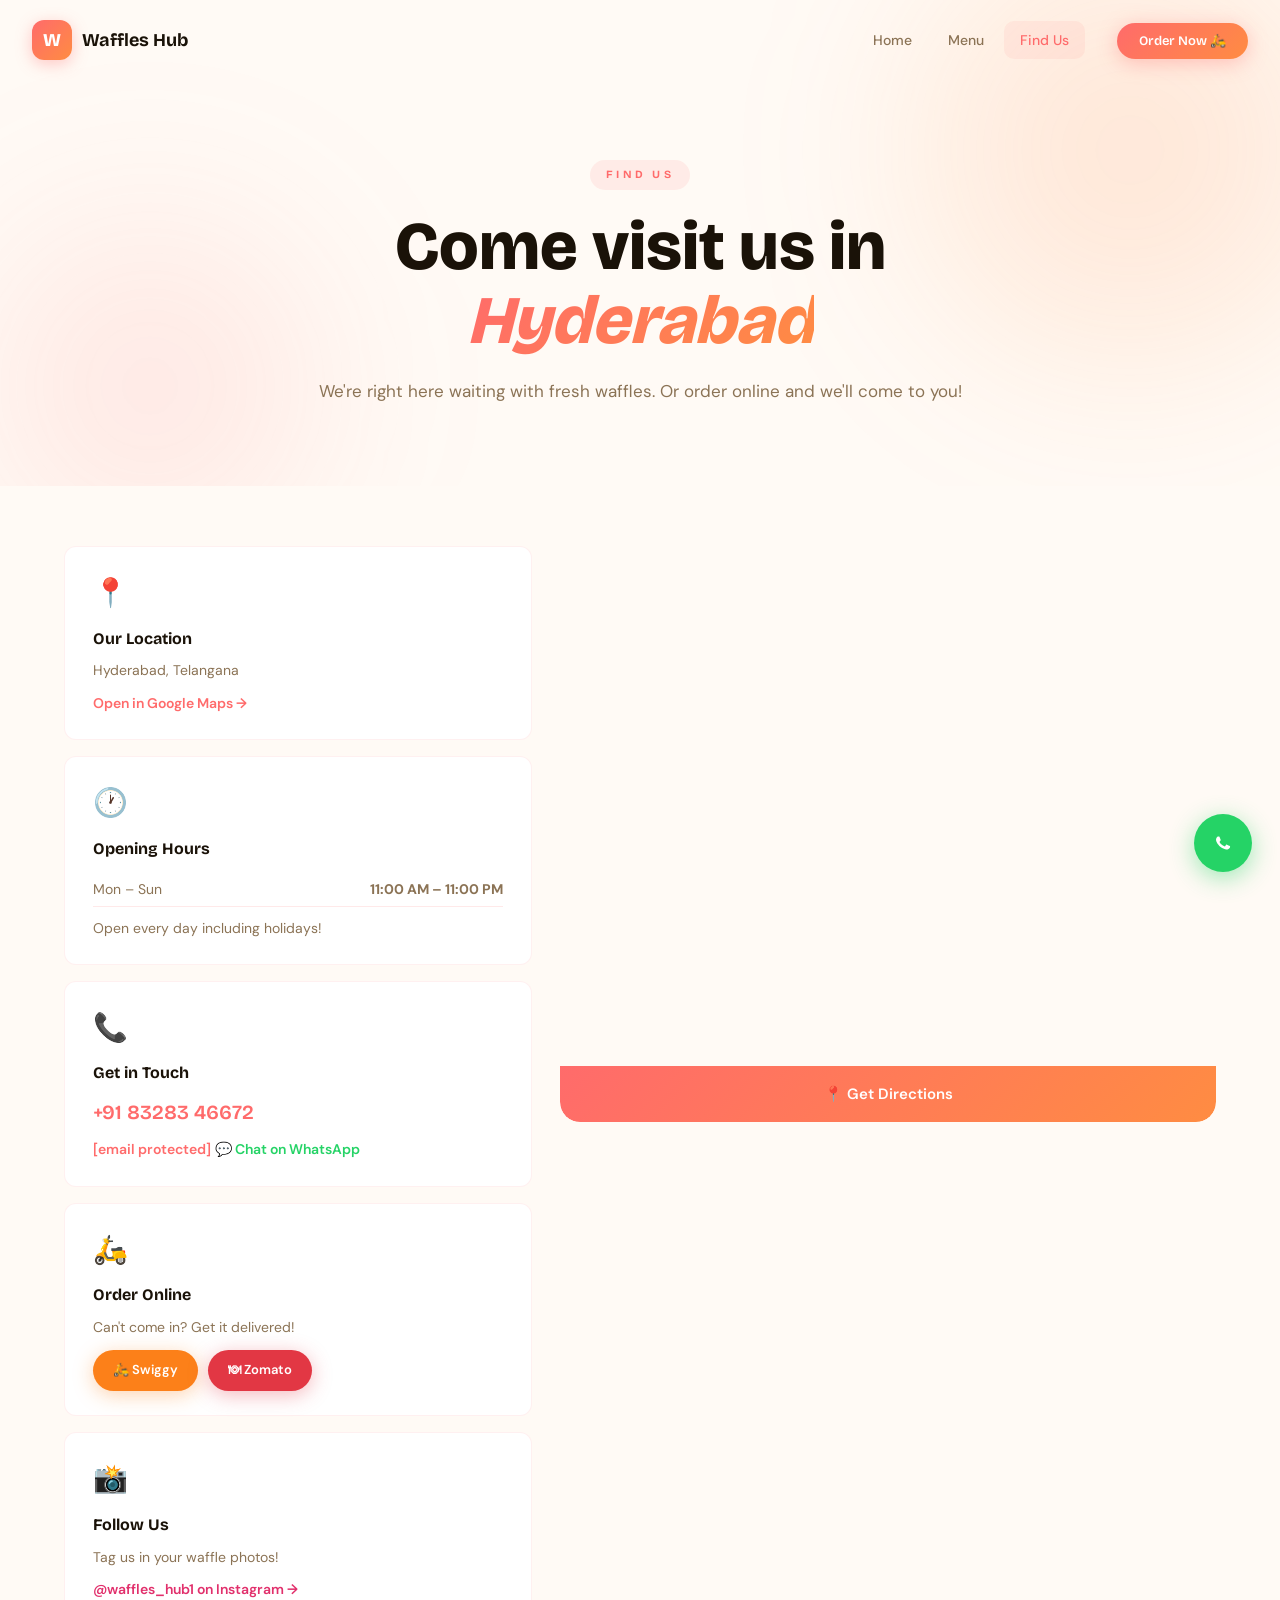
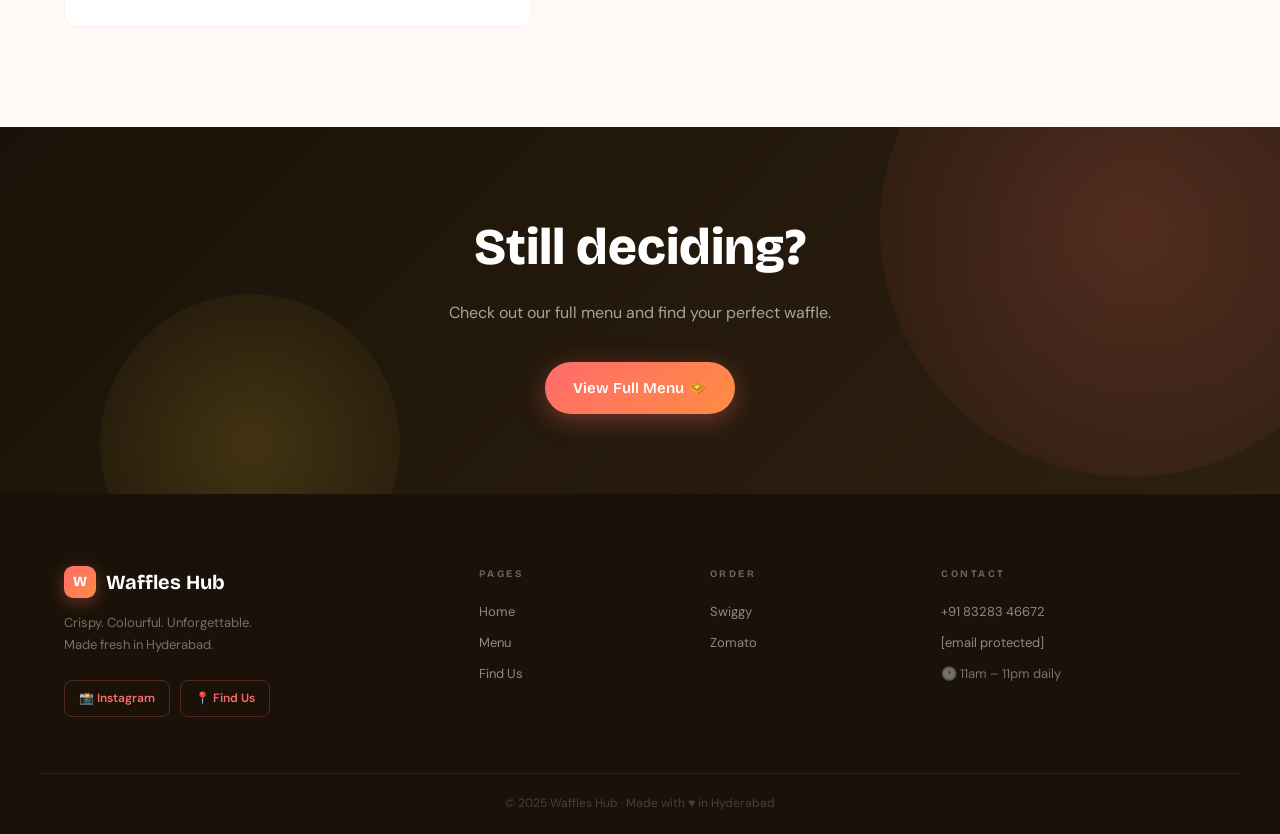
==== commit f1b48468: "updated zomatao in the pages" ====
--- a/findus.html
+++ b/findus.html
@@ -84,7 +84,7 @@
           <p>Can't come in? Get it delivered!</p>
           <div class="order-btns-row">
             <a href="https://www.swiggy.com/direct/brand/342209?source=swiggy-direct&subSource=generic" target="_blank" class="btn-swiggy sm">🛵 Swiggy</a>
-            <a href="https://zoma.to/r/21870939" target="_blank" class="btn-zomato sm">🍽 Zomato</a>
+            <a href="https://zomato.onelink.me/xqzv/fg4v4ycm" target="_blank" class="btn-zomato sm">🍽 Zomato</a>
           </div>
         </div>
 
@@ -137,7 +137,7 @@
       </div>
     </div>
     <div class="footer-col"><h5>Pages</h5><a href="index.html">Home</a><a href="menu.html">Menu</a><a href="findus.html">Find Us</a></div>
-    <div class="footer-col"><h5>Order</h5><a href="https://www.swiggy.com/direct/brand/342209?source=swiggy-direct&subSource=generic" target="_blank">Swiggy</a><a href="https://zoma.to/r/21870939" target="_blank">Zomato</a></div>
+    <div class="footer-col"><h5>Order</h5><a href="https://www.swiggy.com/direct/brand/342209?source=swiggy-direct&subSource=generic" target="_blank">Swiggy</a><a href="https://zomato.onelink.me/xqzv/fg4v4ycm" target="_blank">Zomato</a></div>
     <div class="footer-col"><h5>Contact</h5><a href="tel:8328346672">+91 83283 46672</a><a href="/cdn-cgi/l/email-protection#92fcf3f5f3fefbfcf3f1fad2f5fff3fbfebcf1fdff"><span class="__cf_email__" data-cfemail="137d7274727f7a7d72707b53747e727a7f3d707c7e">[email&#160;protected]</span></a><p>🕐 11am – 11pm daily</p></div>
   </div>
   <div class="footer-bottom"><p>© 2025 Waffles Hub · Made with ♥ in Hyderabad</p></div>
--- a/style.css
+++ b/style.css
@@ -898,12 +898,9 @@
 @keyframes fadeUp { from{opacity:0;transform:translateY(28px)} to{opacity:1;transform:translateY(0)} }
 
 .reveal-card {
-  opacity: 0; transform: translateY(32px);
+  opacity: 1;
+  transform: translateY(0);
   transition: opacity 0.7s cubic-bezier(0.16,1,0.3,1), transform 0.7s cubic-bezier(0.16,1,0.3,1);
-}
-
-.reveal-card.visible {
-  opacity: 1; transform: translateY(0);
 }
 
 /* ══ RESPONSIVE ══ */
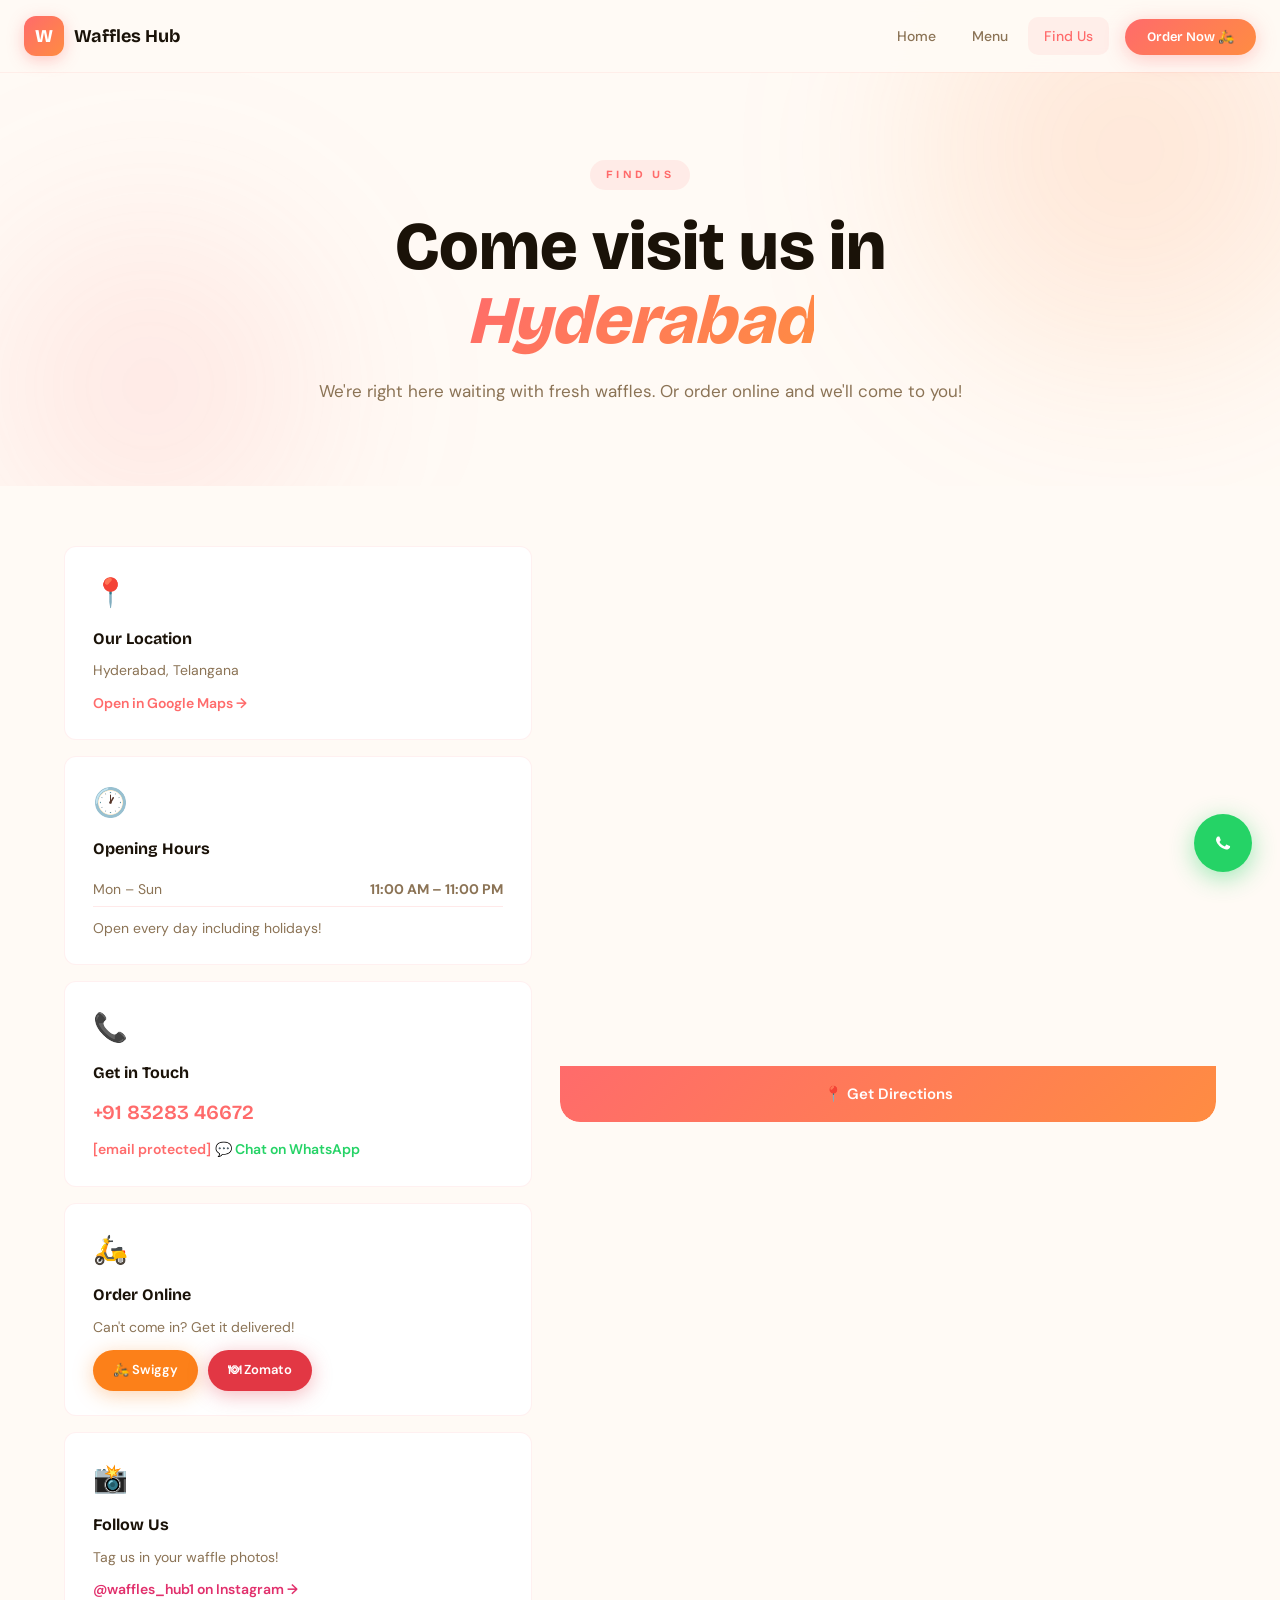
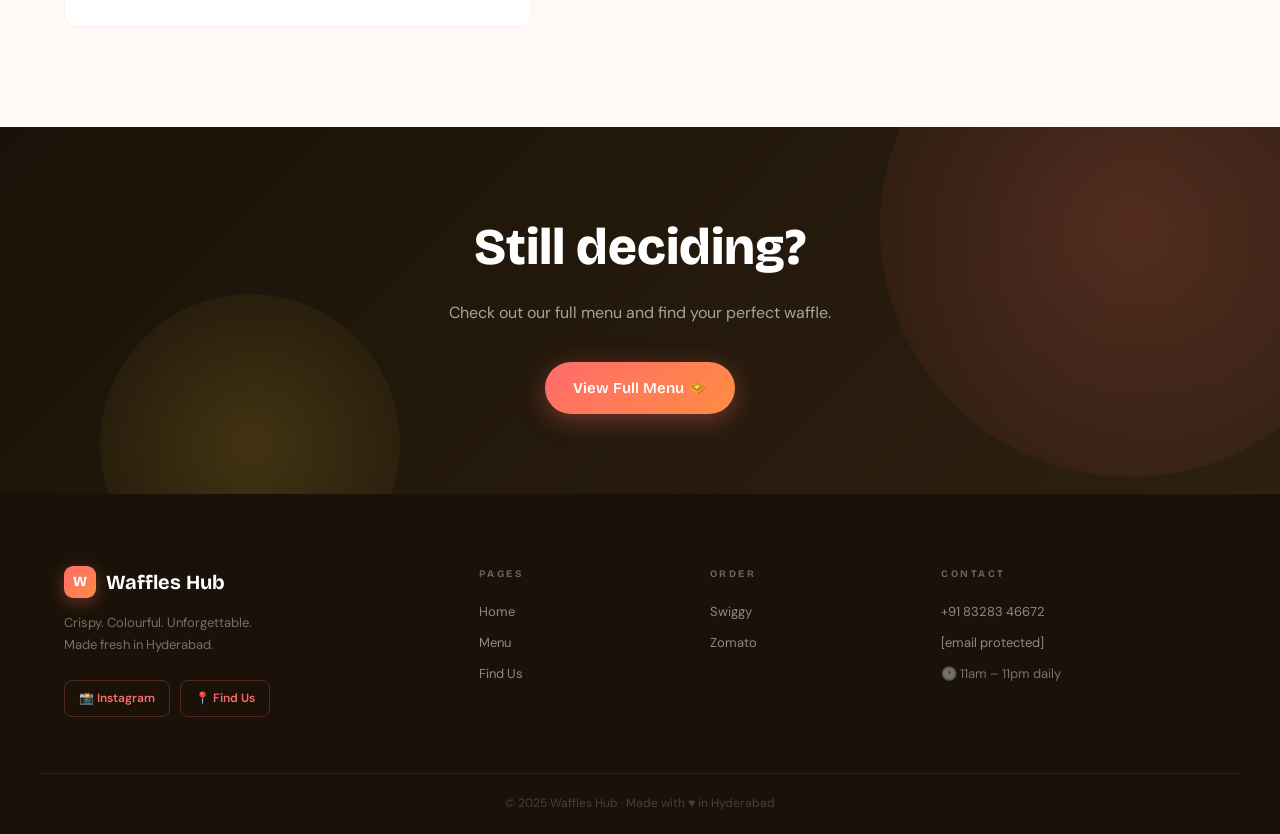
==== commit a713515d: "full length css index etc" ====
--- a/findus.html
+++ b/findus.html
@@ -84,7 +84,7 @@
           <p>Can't come in? Get it delivered!</p>
           <div class="order-btns-row">
             <a href="https://www.swiggy.com/direct/brand/342209?source=swiggy-direct&subSource=generic" target="_blank" class="btn-swiggy sm">🛵 Swiggy</a>
-            <a href="https://zomato.onelink.me/xqzv/fg4v4ycm" target="_blank" class="btn-zomato sm">🍽 Zomato</a>
+            <a href="https://zoma.to/r/21870939" target="_blank" class="btn-zomato sm">🍽 Zomato</a>
           </div>
         </div>
 
@@ -137,7 +137,7 @@
       </div>
     </div>
     <div class="footer-col"><h5>Pages</h5><a href="index.html">Home</a><a href="menu.html">Menu</a><a href="findus.html">Find Us</a></div>
-    <div class="footer-col"><h5>Order</h5><a href="https://www.swiggy.com/direct/brand/342209?source=swiggy-direct&subSource=generic" target="_blank">Swiggy</a><a href="https://zomato.onelink.me/xqzv/fg4v4ycm" target="_blank">Zomato</a></div>
+    <div class="footer-col"><h5>Order</h5><a href="https://www.swiggy.com/direct/brand/342209?source=swiggy-direct&subSource=generic" target="_blank">Swiggy</a><a href="https://zoma.to/r/21870939" target="_blank">Zomato</a></div>
     <div class="footer-col"><h5>Contact</h5><a href="tel:8328346672">+91 83283 46672</a><a href="/cdn-cgi/l/email-protection#92fcf3f5f3fefbfcf3f1fad2f5fff3fbfebcf1fdff"><span class="__cf_email__" data-cfemail="137d7274727f7a7d72707b53747e727a7f3d707c7e">[email&#160;protected]</span></a><p>🕐 11am – 11pm daily</p></div>
   </div>
   <div class="footer-bottom"><p>© 2025 Waffles Hub · Made with ♥ in Hyderabad</p></div>
--- a/style.css
+++ b/style.css
@@ -46,23 +46,33 @@
   position: fixed; top: 0; left: 0; right: 0;
   z-index: 1000;
   padding: 0;
+  background: rgba(255,250,245,0.95);
+  backdrop-filter: blur(20px);
+  -webkit-backdrop-filter: blur(20px);
+  box-shadow: 0 1px 0 rgba(255,107,107,0.08);
   transition: all 0.4s cubic-bezier(0.16,1,0.3,1);
 }
 
 .nav.scrolled {
-  background: rgba(255,250,245,0.92);
-  backdrop-filter: blur(20px);
+  background: rgba(255,250,245,0.98);
+  backdrop-filter: blur(24px);
   box-shadow: 0 2px 32px rgba(255,107,107,0.1);
 }
 
 .nav-inner {
   max-width: 1280px; margin: auto;
-  padding: 20px 32px;
-  display: flex; align-items: center; gap: 32px;
+  padding: 16px 24px;
+  display: flex; align-items: center; gap: 16px;
   transition: padding 0.4s ease;
 }
 
-.nav.scrolled .nav-inner { padding: 14px 32px; }
+.nav.scrolled .nav-inner { padding: 12px 24px; }
+
+/* Push links + actions to the right on desktop */
+.nav-links { margin-left: auto; }
+
+/* Burger always stays at far right */
+.burger { margin-left: auto; }
 
 .nav-logo {
   display: flex; align-items: center; gap: 10px;
@@ -90,7 +100,7 @@
 }
 
 .nav-links {
-  display: flex; gap: 4px; margin-left: auto;
+  display: flex; gap: 4px;
 }
 
 .nav-links a {
@@ -121,6 +131,7 @@
 .burger {
   display: none; flex-direction: column; gap: 5px;
   background: none; border: none; cursor: pointer; padding: 6px;
+  margin-left: auto;
 }
 
 .burger span {
@@ -906,11 +917,16 @@
 /* ══ RESPONSIVE ══ */
 @media (max-width: 1100px) {
   .menu-cards-grid { grid-template-columns: repeat(4,1fr); }
+  .nav-inner { padding: 16px 24px; }
 }
 
 @media (max-width: 900px) {
-  .hero { flex-direction: column; padding: 140px 24px 60px; gap: 40px; }
-  .hero-visual { max-width: 100%; }
+  .hero { flex-direction: column; padding: 120px 20px 60px; gap: 32px; text-align: center; }
+  .hero-content { max-width: 100%; }
+  .hero-visual { max-width: 100%; width: 100%; }
+  .hero-btns { justify-content: center; }
+  .hero-stats { justify-content: center; }
+  .float-tag { display: none; }
   .why-grid { grid-template-columns: repeat(2,1fr); }
   .reviews-grid { grid-template-columns: 1fr; }
   .footer-inner { grid-template-columns: 1fr 1fr; }
@@ -918,22 +934,106 @@
   .findus-map { position: static; }
   .stack-right { width: 220px; }
   .menu-cards-grid { grid-template-columns: repeat(3,1fr); }
+  .stack-section .container { padding: 0 20px; }
 }
 
 @media (max-width: 768px) {
+  /* NAV */
   .nav-links, .nav-actions { display: none; }
-  .burger { display: flex; }
+  .burger { display: flex; margin-left: auto; }
+  .nav-inner { padding: 14px 20px; gap: 0; }
+  .nav-logo span { font-size: 16px; }
+  .logo-blob { width: 36px; height: 36px; font-size: 16px; }
+
+  /* HERO */
+  .hero { padding: 100px 20px 48px; }
+  .hero-h1 { font-size: clamp(36px, 9vw, 52px); }
+  .hero-p { font-size: 15px; }
+  .hero-badge { font-size: 12px; }
+  .btn-primary, .btn-secondary { padding: 13px 24px; font-size: 14px; }
+
+  /* SECTIONS */
+  .why { padding: 64px 0; }
+  .why-grid { grid-template-columns: 1fr 1fr; gap: 14px; }
+  .why-card { padding: 22px 18px; }
+  .section-h2 { font-size: clamp(26px, 6vw, 40px); }
+
+  /* STACK CARDS */
+  .stack-section { padding: 64px 0; }
+  .stack-card-inner { flex-direction: column; }
+  .stack-right { width: 100%; height: 200px; }
+  .stack-left { padding: 28px 24px; }
+  .stack-left h3 { font-size: 26px; }
+  .stack-wrapper { min-height: 420px; }
+
+  /* MENU */
+  .menu-page { padding: 40px 0 60px; }
+  .menu-cards-grid { grid-template-columns: repeat(2,1fr); gap: 12px; }
+  .mcard { height: 220px; }
+  .menu-tabs { gap: 6px; }
+  .mtab { padding: 10px 18px; font-size: 13px; }
+
+  /* REVIEWS */
+  .reviews { padding: 64px 0; }
+  .reviews-grid { grid-template-columns: 1fr; gap: 14px; }
+  .rev-card { padding: 24px; }
+
+  /* FOOTER */
+  .footer-inner { grid-template-columns: 1fr; gap: 28px; }
+  .footer { padding: 48px 0 0; }
+
+  /* CTA */
+  .cta-banner { padding: 56px 0; }
+  .cta-inner h2 { font-size: clamp(24px, 6vw, 36px); }
+
+  /* PAGE HERO */
+  .page-hero { padding: 120px 20px 56px; }
+  .page-hero-content h1 { font-size: clamp(32px, 7vw, 48px); }
+
+  /* FIND US */
+  .findus-section { padding: 40px 0 60px; }
+  .map-wrap { height: 320px; }
+  .info-card { padding: 20px; }
+}
+
+@media (max-width: 480px) {
+  /* NAV */
+  .nav-inner { padding: 12px 16px; }
+  .logo-blob { width: 34px; height: 34px; font-size: 15px; border-radius: 10px; }
+  .nav-logo span { font-size: 15px; }
+
+  /* HERO */
+  .hero { padding: 90px 16px 40px; }
+  .hero-btns { flex-direction: column; align-items: stretch; }
+  .btn-primary, .btn-secondary { width: 100%; text-align: center; justify-content: center; display: flex; }
+  .hero-stats { gap: 12px; flex-wrap: wrap; justify-content: center; }
+  .hero-stats .stat strong { font-size: 20px; }
+
+  /* WHY */
   .why-grid { grid-template-columns: 1fr; }
-  .stack-card-inner { flex-direction: column; }
-  .stack-right { width: 100%; height: 180px; }
-  .menu-cards-grid { grid-template-columns: repeat(2,1fr); }
-  .footer-inner { grid-template-columns: 1fr; gap: 28px; }
-}
-
-@media (max-width: 480px) {
-  .hero-btns { flex-direction: column; }
-  .btn-primary, .btn-secondary { width: 100%; text-align: center; }
-  .menu-cards-grid { grid-template-columns: repeat(2,1fr); }
-  .hero-stats { gap: 14px; }
-  .hero-stats .stat strong { font-size: 20px; }
+  .why-card { padding: 20px; }
+
+  /* MENU CARDS */
+  .menu-cards-grid { grid-template-columns: repeat(2,1fr); gap: 10px; }
+  .mcard { height: 200px; }
+  .mcard-front-info h4 { font-size: 11px; }
+  .mcard-back h4 { font-size: 13px; }
+  .mcard-back p { font-size: 11px; }
+  .menu-tabs { flex-wrap: wrap; gap: 6px; }
+  .mtab { padding: 9px 14px; font-size: 12px; }
+
+  /* STACK */
+  .stack-left h3 { font-size: 22px; }
+  .stack-left p { font-size: 13px; }
+  .stack-wrapper { min-height: 460px; }
+
+  /* FOOTER */
+  .footer-bottom { flex-direction: column; gap: 4px; text-align: center; padding: 16px; }
+
+  /* ADDONS */
+  .addons-grid { gap: 8px; }
+  .addon-chip { padding: 8px 14px; font-size: 12px; }
+
+  /* CONTAINER */
+  .container { padding: 0 16px; }
 }
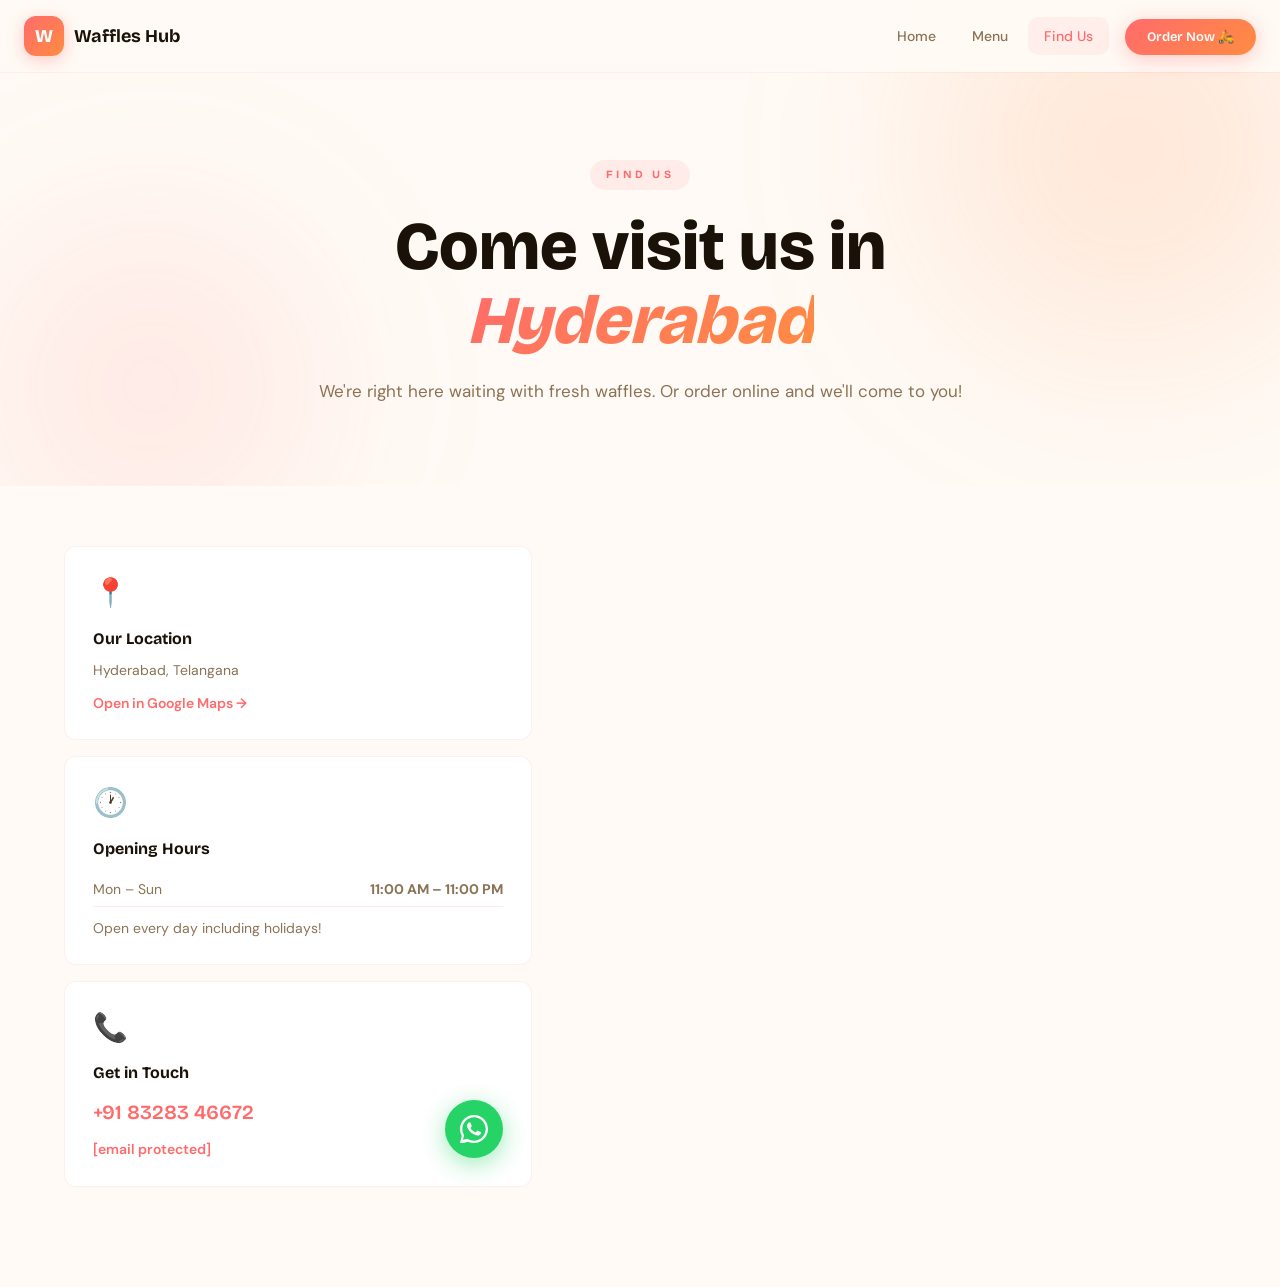
==== commit 9bf2cf18: "2.0" ====
--- a/findus.html
+++ b/findus.html
@@ -75,75 +75,13 @@
           <h3>Get in Touch</h3>
           <a href="tel:8328346672" class="info-link big">+91 83283 46672</a>
           <a href="/cdn-cgi/l/email-protection#f997989e98959097989a91b99e94989095d79a9694" class="info-link"><span class="__cf_email__" data-cfemail="cba5aaacaaa7a2a5aaa8a38baca6aaa2a7e5a8a4a6">[email&#160;protected]</span></a>
-          <a href="https://wa.me/918328346672" target="_blank" class="info-link whatsapp-link">💬 Chat on WhatsApp</a>
-        </div>
-
-        <div class="info-card reveal-card" style="--i:3">
-          <div class="info-icon">🛵</div>
-          <h3>Order Online</h3>
-          <p>Can't come in? Get it delivered!</p>
-          <div class="order-btns-row">
-            <a href="https://www.swiggy.com/direct/brand/342209?source=swiggy-direct&subSource=generic" target="_blank" class="btn-swiggy sm">🛵 Swiggy</a>
-            <a href="https://zoma.to/r/21870939" target="_blank" class="btn-zomato sm">🍽 Zomato</a>
-          </div>
-        </div>
-
-        <div class="info-card reveal-card" style="--i:4">
-          <div class="info-icon">📸</div>
-          <h3>Follow Us</h3>
-          <p>Tag us in your waffle photos!</p>
-          <a href="https://www.instagram.com/waffles_hub1?igsh=MWwyd3F5aGllOXdnZQ%3D%3D&utm_source=qr" target="_blank" class="info-link insta-link">@waffles_hub1 on Instagram →</a>
-        </div>
-      </div>
-
-      <!-- MAP -->
-      <div class="findus-map reveal-card" style="--i:1">
-        <div class="map-wrap">
-          <iframe
-            src="https://www.google.com/maps/embed?pb=!1m18!1m12!1m3!1d243647.25613065193!2d78.24323041376953!3d17.412281199999998!2m3!1f0!2f0!3f0!3m2!1i1024!2i768!4f13.1!3m3!1m2!1s0x3bcb99daeaebd2c7%3A0xae93b78392bafbc2!2sHyderabad%2C%20Telangana!5e0!3m2!1sen!2sin!4v1710000000000!5m2!1sen!2sin"
-            width="100%" height="100%"
-            style="border:0;" allowfullscreen="" loading="lazy"
-            referrerpolicy="no-referrer-when-downgrade">
-          </iframe>
-        </div>
-        <a href="https://maps.app.goo.gl/ycZbX25pF25yN1WCA?g_st=iw" target="_blank" class="map-cta">📍 Get Directions</a>
-      </div>
-
-    </div>
-  </div>
-</section>
-
-<!-- CTA -->
-<section class="cta-banner">
-  <div class="cta-shapes"><div class="cta-s1"></div><div class="cta-s2"></div></div>
-  <div class="container cta-inner">
-    <h2>Still deciding?</h2>
-    <p>Check out our full menu and find your perfect waffle.</p>
-    <div class="cta-btns">
-      <a href="menu.html" class="btn-primary">View Full Menu 🧇</a>
-    </div>
-  </div>
-</section>
-
-<!-- FOOTER -->
-<footer class="footer">
-  <div class="container footer-inner">
-    <div class="footer-brand">
-      <div class="footer-logo"><div class="logo-blob sm">W</div> Waffles Hub</div>
-      <p>Crispy. Colourful. Unforgettable.<br>Made fresh in Hyderabad.</p>
-      <div class="footer-socials">
-        <a href="https://www.instagram.com/waffles_hub1" target="_blank">📸 Instagram</a>
-        <a href="https://maps.app.goo.gl/ycZbX25pF25yN1WCA" target="_blank">📍 Find Us</a>
-      </div>
-    </div>
-    <div class="footer-col"><h5>Pages</h5><a href="index.html">Home</a><a href="menu.html">Menu</a><a href="findus.html">Find Us</a></div>
-    <div class="footer-col"><h5>Order</h5><a href="https://www.swiggy.com/direct/brand/342209?source=swiggy-direct&subSource=generic" target="_blank">Swiggy</a><a href="https://zoma.to/r/21870939" target="_blank">Zomato</a></div>
-    <div class="footer-col"><h5>Contact</h5><a href="tel:8328346672">+91 83283 46672</a><a href="/cdn-cgi/l/email-protection#92fcf3f5f3fefbfcf3f1fad2f5fff3fbfebcf1fdff"><span class="__cf_email__" data-cfemail="137d7274727f7a7d72707b53747e727a7f3d707c7e">[email&#160;protected]</span></a><p>🕐 11am – 11pm daily</p></div>
-  </div>
-  <div class="footer-bottom"><p>© 2025 Waffles Hub · Made with ♥ in Hyderabad</p></div>
-</footer>
-
-<a href="https://wa.me/918328346672" target="_blank" class="wa-float">
+          <a href="https://wa.me/918328346672" target="_blank" class="wa-float">
   <svg width="28" height="28" viewBox="0 0 24 24" fill="white" xmlns="http://www.w3.org/2000/svg">
     <path d="M17.472 14.382c-.297-.149-1.758-.867-2.03-.967-.273-.099-.471-.148-.67.15-.197.297-.767.966-.94 1.164-.173.199-.347.223-.644.075-.297-.15-1.255-.463-2.39-1.475-.883-.788-1.48-1.761-1.653-2.059-.173-.297-.018-.458.13-.606.134-.133.298-.347.446-.52.149-.174.198-.298.298-.497.099-.198.05-.371-.025-.52-.075-.149-.669-1.612-.916-2.207-.242-.579-.487-.5-.669-.51-.173-.008-.371-.01-.57-.01-.198 0-.52.074-.792.372-.272.297-1.04 1.016-1.04 2.479 0 1.462 1.065 2.875 1.213 3.074.149.198 2.096 3.2 5.077 4.487.709.306 1.262.489 1.694.625.712.227 1.36.195 1.871.118.571-.085 1.758-.719 2.006-1.413.248-.694.248-1.289.173-1.413-.074-.124-.272-.198-.57-.347z"/>
-    <path d="M12 0C5.373 0 0 5.373 0 12c0 2.123.553 4.116 1.523 5.847L.057 23.882a.5.5 0 0 0 .611.611l6.037-1.466A11.945 1+    <path d="M12 0C5.373 0 0 5.373 0 12c0 2.123.553 4.116 1.523 5.847L.057 23.882a.5.5 0 0 0 .611.611l6.037-1.466A11.945 11.945 0 0 0 12 24c6.627 0 12-5.373 12-12S18.627 0 12 0zm0 22c-1.907 0-3.693-.528-5.221-1.448l-.374-.222-3.878.942.96-3.878-.244-.386A9.96 9.96 0 0 1 2 12C2 6.477 6.477 2 12 2s10 4.477 10 10-4.477 10-10 10z"/>
+  </svg>
+</a>
+
+<script src="script.js"></script>
+</body>
+</html>
